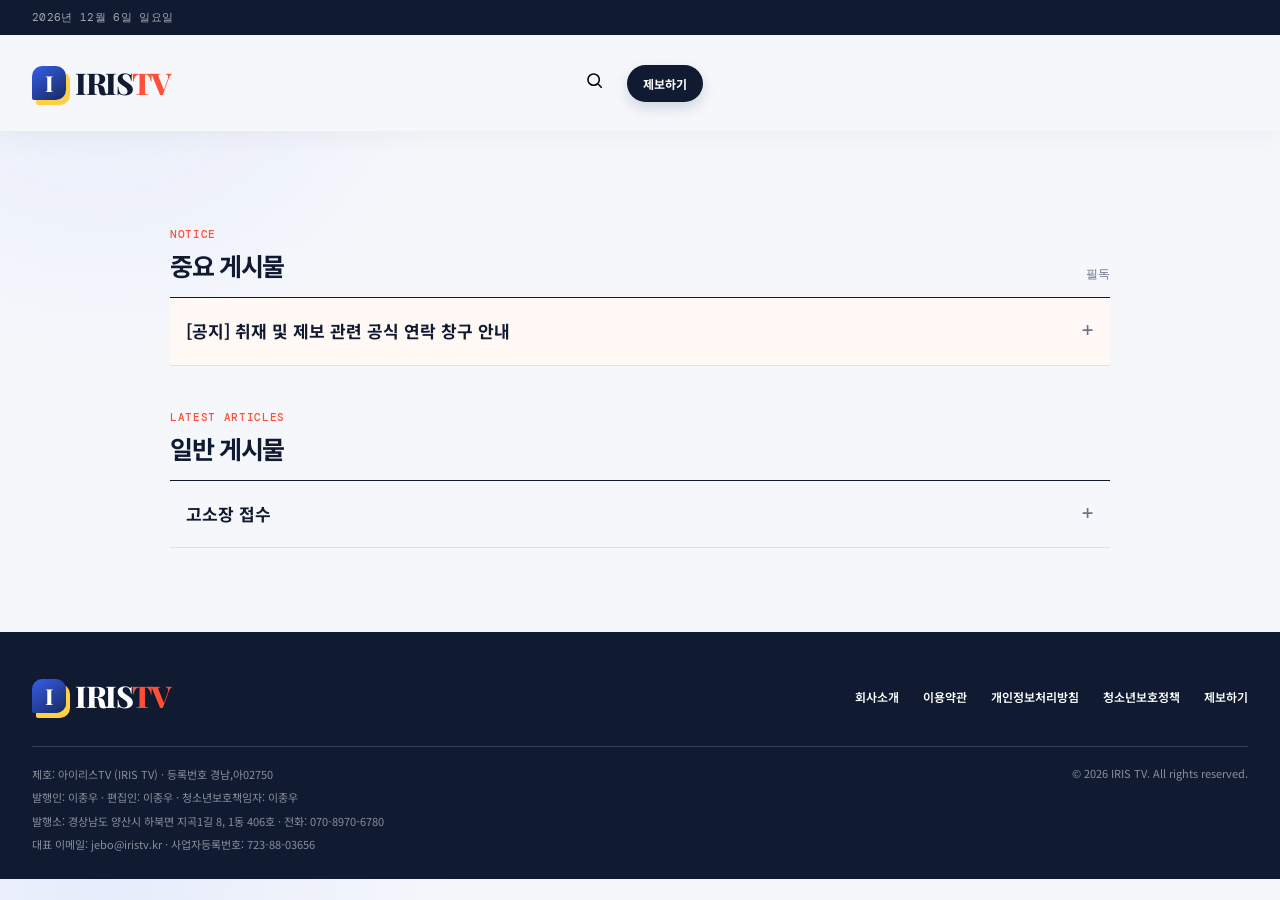
==== index.html @ 8793ae7a "260728 보도자료 배포 및 내용 수정" ====
<!doctype html>
<html lang="ko">
  <head>
    <meta charset="UTF-8" />
    <meta name="viewport" content="width=device-width, initial-scale=1.0" />
    <meta name="description" content="세상을 보는 새로운 시선, 아이리스TV" />
    <meta property="og:title" content="아이리스TV | 세상을 보는 새로운 시선" />
    <meta property="og:description" content="아이리스TV의 주요 뉴스와 영상을 확인하세요." />
    <meta property="og:type" content="website" />
    <title>아이리스TV | 세상을 보는 새로운 시선</title>
    <link rel="preconnect" href="https://fonts.googleapis.com" />
    <link rel="preconnect" href="https://fonts.gstatic.com" crossorigin />
    <link href="https://fonts.googleapis.com/css2?family=DM+Mono:wght@400;500&family=Noto+Sans+KR:wght@400;500;600;700;800&family=Playfair+Display:wght@700;800&display=swap" rel="stylesheet" />
    <link rel="stylesheet" href="styles.css" />
  </head>
  <body>
    <a class="skip-link" href="#main-content">본문으로 건너뛰기</a>
    <div class="topline">
      <div class="shell topline__inner">
        <p id="today"></p>
        <p></p>
      </div>
    </div>

    <header class="site-header">
      <div class="shell header__inner">
        <button class="menu-button" type="button" aria-label="메뉴 열기" aria-expanded="false" aria-controls="main-nav">
          <span></span><span></span><span></span>
        </button>
        <a class="brand" href="#top" aria-label="아이리스TV 홈">
          <span class="brand__mark">I</span>
          <span>IRIS<span>TV</span></span>
        </a>
        <div class="header-actions">
          <button class="icon-button" type="button" aria-label="검색 열기" data-search-toggle>
            <svg viewBox="0 0 24 24" aria-hidden="true"><circle cx="11" cy="11" r="6.5"></circle><path d="m16 16 4.25 4.25"></path></svg>
          </button>
          <a class="tip-link" href="mailto:jebo@irislab.co.kr">제보하기</a>
        </div>
      </div>
   
      <form class="search-panel shell" role="search" data-search-form>
        <label for="site-search">기사 검색</label>
        <input id="site-search" type="search" placeholder="검색어를 입력하세요" autocomplete="off" />
        <button type="submit">검색</button>
      </form>
    </header>

    <main id="main-content" class="board-main">
      <section class="shell news-board" id="top" aria-labelledby="board-title">
        <section class="board-section" aria-labelledby="notice-title">
          <div class="board-section__heading">
            <div>
              <p class="eyebrow">NOTICE</p>
              <h2 id="notice-title">중요 게시물</h2>
            </div>
            <span>필독</span>
          </div>
          <ul class="board-list board-list--notice">
            <li>
              <details>
                <summary>[공지] 취재 및 제보 관련 공식 연락 창구 안내</summary>
                <article>
                  <p class="board-meta">공지 · 아이리스TV <time datetime="2026-07-28">2026.07.28</time></p>
                  <p>안녕하십니까, 아이리스TV입니다.</p>
                  <p>현재 당사의 업무 일정 및 운영 방침상, 모든 인터뷰 요청, 취재 문의, 각종 제보는 아래의 공식 이메일을 통해서만 접수받고 있습니다.</p>
                  <p>취재진 및 관계자 여러분께서는 원활한 업무 처리를 위해 다음 공지 사항을 반드시 확인해 주시기 바랍니다.</p>
                  <h3>공식 접수 창구 및 회신 안내</h3>
                  <p>이메일: <a href="mailto:jebo@iristv.kr">jebo@iristv.kr</a></p>
                  <p>모든 질의서 및 제보 내용은 상기 이메일로만 접수받습니다.</p>
                  <p>접수된 내용 중 당사가 필요하다고 판단하는 경우에 한해 개별 회신을 드리며, 모든 접수 건에 대해 별도의 답변이나 확인을 드리지 않는 점 양해 바랍니다. (답변 요구 및 독촉 회신 불가)</p>
                  <h3>기타 소통 수단 일절 불가</h3>
                  <p>이메일 외의 모든 수단(대면 인터뷰, 전화, 메시지 등)을 통한 취재 요청 및 질의는 일절 수신하거나 응대하지 않습니다.</p>
                  <h3>무단 방문 및 개별 접촉 시 법적 조치 안내</h3>
                  <p>법인 등기부 및 홈페이지 등에 명시된 사업장 주소지 무단 방문, 또는 임직원의 성명·개인 연락처를 통한 개별 접촉 시도는 엄격히 금지됩니다.</p>
                  <p>사전 협의 없는 주소지 방문이나 개인적 접촉 시도가 발생할 경우, 업무 방해 및 사생활 침해 등으로 간주하여 예고 없이 즉각적인 법적 조치를 취할 것임을 명확히 밝힙니다.</p>
                  <p>감사합니다.</p>
                </article>
              </details>
            </li>
          </ul>
        </section>

        <section class="board-section" aria-labelledby="article-title">
          <div class="board-section__heading">
            <div>
              <p class="eyebrow">LATEST ARTICLES</p>
              <h2 id="article-title">일반 게시물</h2>
            </div>

          </div>
          <ul class="board-list">
            <li>
              <details>
                <summary>고소장 접수</summary>
                <article>
                  <p class="board-meta">보도자료 / Iris / <time datetime="2026-07-28">2026.07.28</time></p>
                  <p>[즉시 배포 가능]</p>
                  <p>배포일자: 2026. 07. 28</p>
                  <h3>[제목]</h3>
                  <p>고소장 접수</p>
                  <h3>[본문]</h3>
                  <p>아이리스TV의 발행인 이종우는 2026년 7월 28일 13시 23분에 개인정보보호법 위반 등으로 인해 서울중앙지방검찰청에 고소장을 접수하였습니다.</p>
                </article>
              </details>
            </li>
          </ul>
        </section>
      </section>
    </main>

    <footer class="site-footer" id="opinion">
      <div class="shell footer__top">
        <a class="brand brand--footer" href="#top"><span class="brand__mark">I</span><span>IRIS<span>TV</span></span></a>
        <div class="footer-links">
          <a href="https://irislab.co.kr">회사소개</a><a href="terms.html">이용약관</a><a href="privacy.html">개인정보처리방침</a><a href="youth-protection.html">청소년보호정책</a><a href="mailto:jebo@irislab.co.kr">제보하기</a>
        </div>
      </div>
      <div class="shell footer__bottom">
        <div class="footer__details">
          <p>제호: 아이리스TV (IRIS TV) · 등록번호 경남,아02750</p>
          <p>발행인: 이종우 · 편집인: 이종우 · 청소년보호책임자: 이종우</p>
          <p>발행소: 경상남도 양산시 하북면 지곡1길 8, 1동 406호 · 전화: 070-8970-6780</p>
          <p>대표 이메일: jebo@iristv.kr · 사업자등록번호: 723-88-03656</p>
        </div>
        <p>© <span id="year"></span> IRIS TV. All rights reserved.</p>
      </div>
    </footer>
    <script src="app.js"></script>
  </body>
</html>
---- styles.css ----
:root {
  --ink: #18181a;
  --muted: #6d6d72;
  --line: #dededb;
  --paper: #f8f7f3;
  --accent: #e9472b;
  --blue: #b7d3db;
  --shell: min(1180px, calc(100% - 48px));
}

* { box-sizing: border-box; }
html { scroll-behavior: smooth; }
body { margin: 0; color: var(--ink); background: var(--paper); font-family: "Noto Sans KR", sans-serif; }
a { color: inherit; text-decoration: none; }
button, input { font: inherit; }
.shell { width: var(--shell); margin: 0 auto; }
.skip-link { position: fixed; left: 16px; top: -64px; z-index: 10; padding: 10px 14px; background: var(--ink); color: white; transition: top .2s; }
.skip-link:focus { top: 16px; }
.topline { border-bottom: 1px solid var(--line); color: var(--muted); font-family: "DM Mono", monospace; font-size: 11px; letter-spacing: .03em; }
.topline__inner { height: 35px; display: flex; align-items: center; justify-content: space-between; }
.topline p { margin: 0; }
.site-header { background: var(--paper); position: sticky; top: 0; z-index: 5; }
.header__inner { min-height: 104px; display: grid; grid-template-columns: 1fr auto 1fr; align-items: center; }
.brand { display: inline-flex; align-items: center; gap: 9px; font: 800 26px/1 "Playfair Display", serif; letter-spacing: -.05em; }
.brand > span:last-child span { color: var(--accent); }
.brand__mark { width: 30px; height: 30px; display: inline-grid; place-items: center; color: white; background: var(--ink); font: 800 22px/1 "Playfair Display", serif; }
.menu-button { display: none; border: 0; background: transparent; padding: 8px 0; width: 28px; cursor: pointer; }
.menu-button span { display: block; height: 2px; margin: 5px 0; background: var(--ink); }
.header-actions { justify-self: end; display: flex; align-items: center; gap: 16px; }
.icon-button { border: 0; padding: 6px; background: transparent; cursor: pointer; }
.icon-button svg { width: 21px; fill: none; stroke: currentColor; stroke-width: 1.8; }
.tip-link { border: 1px solid var(--ink); padding: 8px 13px; font-size: 12px; font-weight: 700; }
.main-nav { border-top: 1px solid var(--line); border-bottom: 1px solid var(--line); }
.main-nav .shell { height: 49px; display: flex; align-items: center; gap: clamp(17px, 2.5vw, 39px); overflow-x: auto; }
.main-nav a { flex: 0 0 auto; font-size: 14px; font-weight: 600; }
.main-nav a.active { color: var(--accent); }
.search-panel { display: none; align-items: center; gap: 12px; padding: 13px 0; }
.search-panel.is-open { display: flex; }
.search-panel label { font-size: 13px; font-weight: 700; white-space: nowrap; }
.search-panel input { width: 100%; border: 1px solid var(--line); padding: 10px; background: white; }
.search-panel button { border: 0; padding: 11px 17px; background: var(--ink); color: white; cursor: pointer; }
.breaking { display: flex; gap: 18px; align-items: center; min-height: 52px; border-bottom: 1px solid var(--line); font-size: 13px; overflow: hidden; }
.breaking__label { flex: 0 0 auto; color: var(--accent); font: 500 11px "DM Mono", monospace; }
.breaking p { flex: 1; margin: 0; white-space: nowrap; overflow: hidden; text-overflow: ellipsis; }
.breaking time { color: var(--muted); font: 11px "DM Mono", monospace; white-space: nowrap; }
.lead-grid { display: grid; grid-template-columns: minmax(0, 2fr) minmax(315px, 1fr); gap: 38px; padding: 52px 0 76px; }
.lead-story { display: grid; grid-template-columns: 1.18fr 1fr; gap: 28px; }
.article-visual { position: relative; overflow: hidden; min-height: 170px; color: rgba(255,255,255,.92); }
.article-visual::after { content: ""; position: absolute; inset: 0; background: linear-gradient(135deg, rgba(0,0,0,.1), rgba(0,0,0,.35)); }
.article-visual span { position: absolute; z-index: 1; left: 24px; bottom: 20px; font: 800 clamp(25px, 4vw, 48px)/.85 "Playfair Display", serif; letter-spacing: -.08em; }
.article-visual--lead { min-height: 395px; background: linear-gradient(125deg, #b8aa90 0 27%, #6c8b98 27% 48%, #d8c2a3 48% 63%, #4d5960 63%); }
.article-visual--lead::before { content: ""; position: absolute; width: 68%; aspect-ratio: 1; right: -10%; top: 14%; border-radius: 50%; background: rgba(255,242,213,.58); box-shadow: -140px 130px 0 -30px rgba(22,42,51,.5); }
.eyebrow { margin: 0 0 12px; color: var(--accent); font: 500 11px "DM Mono", monospace; letter-spacing: .06em; }
.eyebrow time { color: var(--muted); margin-left: 7px; }
.lead-story__copy { align-self: center; }
h1, h2, h3 { margin: 0; letter-spacing: -.055em; }
h1 { font-size: clamp(27px, 3vw, 43px); line-height: 1.27; }
.lead-story__copy > p:not(.eyebrow), .feature-card > p:not(.eyebrow) { color: var(--muted); font-size: 14px; line-height: 1.75; }
.text-link { display: inline-flex; gap: 10px; align-items: center; margin-top: 12px; font-size: 13px; font-weight: 700; }
.text-link span, .wide-banner a span { font-size: 20px; line-height: .6; transition: transform .2s; }
.text-link:hover span, .wide-banner a:hover span { transform: translateX(4px); }
.headline-list { border-top: 2px solid var(--ink); }
.section-heading { display: flex; justify-content: space-between; align-items: center; }
.headline-list .section-heading { padding: 16px 0; border-bottom: 1px solid var(--line); }
.section-heading > span { color: var(--muted); font: 11px "DM Mono", monospace; }
.headline-list ol { list-style: none; margin: 0; padding: 0; }
.headline-list li { display: grid; grid-template-columns: 32px 1fr; gap: 12px; padding: 20px 0; border-bottom: 1px solid var(--line); }
.headline-list li span { color: var(--accent); font: 500 12px "DM Mono", monospace; }
.headline-list li a { font-size: 16px; font-weight: 700; line-height: 1.45; }
.news-section { padding: 70px 0; border-top: 1px solid var(--ink); }
.section-heading--large { margin-bottom: 30px; }
.section-heading--large h2 { font-size: 31px; }
.section-heading--large .eyebrow { margin-bottom: 7px; }
.news-grid { display: grid; grid-template-columns: repeat(4, 1fr); gap: 22px; }
.news-card { min-width: 0; }
.card-image { min-height: 176px; margin-bottom: 16px; background: var(--blue); }
.card-image--1 { background: linear-gradient(140deg, #1d3a45 0 40%, #9cc5cf 40% 64%, #d0e0df 64%); }
.card-image--2 { background: linear-gradient(145deg, #d07555 0 35%, #f3d5a5 35% 57%, #2d495d 57%); }
.card-image--3 { background: linear-gradient(35deg, #344f4c 0 45%, #d6c784 45% 66%, #a5b6bd 66%); }
.card-image--4 { background: linear-gradient(130deg, #93636a 0 30%, #d9b5ad 30% 52%, #6f8494 52%); }
.news-card h3 { font-size: 17px; line-height: 1.5; }
.wide-banner { background: var(--ink); color: white; }
.wide-banner__inner { padding: 65px 0; position: relative; overflow: hidden; }
.wide-banner__inner::after { content: "IRIS"; position: absolute; right: -6px; bottom: -43px; color: rgba(255,255,255,.05); font: 800 180px "Playfair Display", serif; letter-spacing: -.1em; }
.wide-banner .eyebrow { color: #ff8a76; }
.wide-banner h2 { font-size: clamp(35px, 5vw, 60px); line-height: 1.16; }
.wide-banner a { display: inline-flex; gap: 10px; align-items: center; margin-top: 25px; padding-bottom: 4px; border-bottom: 1px solid currentColor; font-size: 14px; font-weight: 700; }
.split-content { display: grid; grid-template-columns: 1fr 1fr; gap: 45px; }
.article-visual--tech { min-height: 260px; margin-bottom: 20px; background: linear-gradient(135deg, #013c58, #097996 52%, #9ed4cb); }
.article-visual--tech::before { content: ""; position: absolute; width: 220px; height: 220px; right: 12%; top: 14%; border: 2px solid rgba(255,255,255,.6); border-radius: 50%; box-shadow: 50px 38px 0 -45px #fff, -72px 30px 0 -51px #fff; }
.feature-card h3 { font-size: 25px; line-height: 1.35; }
.compact-list { border-top: 2px solid var(--ink); }
.compact-item { display: grid; grid-template-columns: 1fr 130px; gap: 18px; padding: 18px 0; border-bottom: 1px solid var(--line); }
.compact-item h3 { font-size: 16px; line-height: 1.5; }
.compact-thumb { min-height: 88px; background: #d0c2b1; }
.compact-thumb--a { background: linear-gradient(45deg, #5d5448, #d4ad7e 50%, #b8c9d0 50%); }
.compact-thumb--b { background: linear-gradient(135deg, #d7baa6, #845a5c 55%, #2b5261 55%); }
.compact-thumb--c { background: linear-gradient(45deg, #bec5ad, #475f57 55%, #d3c180 55%); }
.video-grid { display: grid; grid-template-columns: repeat(3, 1fr); gap: 22px; }
.video-card { min-width: 0; }
.video-thumb { position: relative; min-height: 205px; margin-bottom: 15px; background: #4e5964; }
.video-thumb::before { content: ""; position: absolute; inset: 0; background: linear-gradient(135deg, rgba(255,255,255,.15), transparent 55%); }
.video-thumb--1 { background: linear-gradient(135deg, #d88b58, #415d69); }
.video-thumb--2 { background: linear-gradient(135deg, #546d7c, #c1aa91); }
.video-thumb--3 { background: linear-gradient(135deg, #834f54, #e4b696); }
.play { position: absolute; z-index: 1; left: 20px; bottom: 18px; width: 44px; height: 44px; display: grid; place-items: center; border: 1px solid white; border-radius: 50%; color: white; font-size: 15px; }
.video-card h3 { font-size: 18px; line-height: 1.45; }
.site-footer { background: #eae8e2; padding: 47px 0 26px; }
.footer__top { display: flex; justify-content: space-between; align-items: center; padding-bottom: 33px; border-bottom: 1px solid #c8c7c1; }
.footer-links { display: flex; gap: 24px; font-size: 12px; font-weight: 600; }
.footer__bottom { display: flex; justify-content: space-between; gap: 24px; padding-top: 18px; color: var(--muted); font-size: 11px; }
.footer__bottom p { margin: 0; }

@media (max-width: 800px) {
  :root { --shell: min(100% - 32px, 1180px); }
  .topline__inner p:last-child, .tip-link { display: none; }
  .header__inner { min-height: 73px; }
  .menu-button { display: block; }
  .brand { font-size: 23px; }
  .main-nav { display: none; }
  .main-nav.is-open { display: block; }
  .main-nav .shell { height: auto; padding: 13px 0; flex-wrap: wrap; }
  .lead-grid, .lead-story, .split-content { grid-template-columns: 1fr; }
  .lead-grid { gap: 40px; padding: 35px 0 53px; }
  .lead-story { gap: 22px; }
  .article-visual--lead { min-height: 310px; }
  .news-section { padding: 50px 0; }
  .news-grid { grid-template-columns: repeat(2, 1fr); gap: 31px 15px; }
  .card-image { min-height: 125px; }
  .split-content { gap: 30px; }
  .video-grid { grid-template-columns: 1fr; gap: 29px; }
  .video-thumb { min-height: 190px; }
  .footer__top, .footer__bottom { align-items: flex-start; flex-direction: column; }
  .footer-links { flex-wrap: wrap; gap: 14px 20px; }
}

@media (max-width: 430px) {
  .breaking { gap: 11px; }
  .breaking time { display: none; }
  .article-visual--lead { min-height: 245px; }
  .news-grid { grid-template-columns: 1fr; }
  .card-image { min-height: 180px; }
  .section-heading--large h2 { font-size: 27px; }
}

:root {
  --ink: #101b32;
  --muted: #69738a;
  --line: #dce1ea;
  --paper: #f5f7fb;
  --accent: #ff4f36;
  --blue: #d9e5ff;
  --shell: min(1240px, calc(100% - 64px));
}

body {
  background: var(--paper);
  background-image: radial-gradient(circle at 8% 0%, rgba(123, 162, 255, .13), transparent 22rem);
}

.site-header {
  box-shadow: 0 9px 22px rgba(16, 27, 50, .035);
}

.topline {
  background: var(--ink);
  border: 0;
  color: rgba(255, 255, 255, .62);
}

.brand {
  color: var(--ink);
  font-size: 30px;
}

.brand__mark {
  width: 34px;
  height: 34px;
  border-radius: 10px 10px 10px 2px;
  background: linear-gradient(145deg, #365eec, #18295d);
  box-shadow: 4px 5px 0 #ffcf44;
}

.header__inner { min-height: 96px; }
.main-nav { background: #fff; }
.main-nav a { position: relative; font-size: 13px; }
.main-nav a::after {
  content: "";
  position: absolute;
  right: 0;
  bottom: -17px;
  left: 0;
  height: 3px;
  border-radius: 3px;
  background: var(--accent);
  transform: scaleX(0);
  transition: transform .2s ease;
}
.main-nav a:hover::after, .main-nav a.active::after { transform: scaleX(1); }
.tip-link {
  border: 0;
  border-radius: 99px;
  padding: 10px 16px;
  background: var(--ink);
  color: #fff;
  box-shadow: 0 6px 14px rgba(16, 27, 50, .15);
}

.preparation-notice {
  display: flex;
  gap: 14px;
  align-items: baseline;
  margin-top: 22px;
  padding: 14px 18px;
  border: 1px solid #ffd5cf;
  border-radius: 12px;
  background: #fff7f5;
  color: #6d2a20;
  font-size: 13px;
}
.preparation-notice strong { flex: 0 0 auto; color: var(--accent); }
.preparation-notice p { margin: 0; line-height: 1.6; }

.breaking {
  margin-top: 12px;
  min-height: 48px;
  padding: 0 18px;
  border: 1px solid #e3e8f2;
  border-radius: 12px;
  background: #fff;
  box-shadow: 0 8px 20px rgba(22, 42, 85, .035);
}

.breaking__label {
  padding-right: 18px;
  border-right: 1px solid var(--line);
  font-weight: 500;
}

.lead-grid { padding-top: 35px; }
.lead-story {
  gap: 0;
  overflow: hidden;
  border-radius: 22px;
  background: #fff;
  box-shadow: 0 24px 50px rgba(20, 38, 80, .09);
}

.article-visual--lead {
  min-height: 450px;
  background-image: linear-gradient(0deg, rgba(8, 20, 45, .3), rgba(8, 20, 45, .03)), url("https://images.unsplash.com/photo-1529107386315-e1a2ed48a620?auto=format&fit=crop&w=1200&q=85");
  background-size: cover;
  background-position: center;
}

.article-visual--lead::before {
  width: 55%;
  right: -18%;
  top: -16%;
  background: rgba(62, 106, 255, .45);
  box-shadow: -205px 315px 0 -72px rgba(255, 205, 68, .67);
}

.article-visual span {
  left: 28px;
  bottom: 26px;
  padding: 10px 13px;
  border: 1px solid rgba(255,255,255,.65);
  border-radius: 8px;
  background: rgba(9, 23, 50, .52);
  backdrop-filter: blur(9px);
}

.lead-story__copy { padding: 38px; }
h1 { font-size: clamp(31px, 3vw, 46px); }
.lead-story__copy > p:not(.eyebrow) { max-width: 370px; }
.text-link {
  border-bottom: 1px solid var(--ink);
  padding-bottom: 5px;
}

.headline-list {
  padding: 22px;
  border: 0;
  border-radius: 22px;
  background: var(--ink);
  color: #fff;
  box-shadow: 0 24px 50px rgba(20, 38, 80, .1);
}

.headline-list .section-heading { border-color: rgba(255,255,255,.18); }
.headline-list .eyebrow, .headline-list li span { color: #ffcf44; }
.headline-list .section-heading > span { color: rgba(255,255,255,.45); }
.headline-list li { border-color: rgba(255,255,255,.16); }
.headline-list li a { font-size: 17px; }

.news-section { border: 0; }
.section-heading--large { align-items: end; padding-bottom: 18px; border-bottom: 2px solid var(--ink); }
.section-heading--large h2 { font-size: 35px; }
.news-grid { gap: 18px; }
.news-card {
  overflow: hidden;
  border: 1px solid #e6eaf1;
  border-radius: 16px;
  background: #fff;
  box-shadow: 0 7px 22px rgba(22, 42, 85, .04);
  transition: transform .2s ease, box-shadow .2s ease;
}
.news-card:hover { transform: translateY(-5px); box-shadow: 0 16px 28px rgba(22, 42, 85, .13); }
.card-image { min-height: 193px; margin: 0 0 17px; background-size: cover; background-position: center; }
.card-image--1 { background-image: linear-gradient(180deg, transparent, rgba(5, 24, 42, .28)), url("https://images.unsplash.com/photo-1497366754035-f200968a6e72?auto=format&fit=crop&w=700&q=80"); }
.card-image--2 { background-image: linear-gradient(180deg, transparent, rgba(5, 24, 42, .25)), url("https://images.unsplash.com/photo-1500534314209-a25ddb2bd429?auto=format&fit=crop&w=700&q=80"); }
.card-image--3 { background-image: linear-gradient(180deg, transparent, rgba(5, 24, 42, .2)), url("https://images.unsplash.com/photo-1491438590914-bc09fcaaf77a?auto=format&fit=crop&w=700&q=80"); }
.card-image--4 { background-image: linear-gradient(180deg, transparent, rgba(5, 24, 42, .25)), url("https://images.unsplash.com/photo-1556761175-b413da4baf72?auto=format&fit=crop&w=700&q=80"); }
.news-card .eyebrow, .news-card h3 { margin-right: 18px; margin-left: 18px; }
.news-card h3 { min-height: 80px; margin-bottom: 20px; }

.wide-banner {
  position: relative;
  overflow: hidden;
  background: linear-gradient(122deg, #182a61, #214caf 64%, #3767ec);
}
.wide-banner::after {
  content: "";
  position: absolute;
  width: 520px;
  aspect-ratio: 1;
  top: -260px;
  right: 8%;
  border: 46px solid rgba(255, 207, 68, .85);
  border-radius: 50%;
}
.wide-banner__inner { padding: 76px 0; }
.wide-banner__inner::after { color: rgba(255,255,255,.07); }

.split-section { background: #fff; border-radius: 24px; padding: 55px 48px 60px; }
.article-visual--tech {
  min-height: 290px;
  border-radius: 15px;
  background-image: linear-gradient(180deg, transparent, rgba(5, 24, 42, .35)), url("https://images.unsplash.com/photo-1516321318423-f06f85e504b3?auto=format&fit=crop&w=1000&q=80");
  background-size: cover;
  background-position: center;
}
.compact-list { border-top: 0; }
.compact-item { padding: 20px 0; }
.compact-thumb { border-radius: 10px; background-size: cover; background-position: center; }
.compact-thumb--a { background-image: url("https://images.unsplash.com/photo-1521737711867-e3b97375f902?auto=format&fit=crop&w=450&q=80"); }
.compact-thumb--b { background-image: url("https://images.unsplash.com/photo-1518770660439-4636190af475?auto=format&fit=crop&w=450&q=80"); }
.compact-thumb--c { background-image: url("https://images.unsplash.com/photo-1522202176988-66273c2fd55f?auto=format&fit=crop&w=450&q=80"); }

.video-card { overflow: hidden; border-radius: 15px; background: #fff; box-shadow: 0 8px 22px rgba(22, 42, 85, .06); }
.video-thumb { min-height: 230px; margin: 0 0 16px; background-size: cover; background-position: center; }
.video-thumb--1 { background-image: url("https://images.unsplash.com/photo-1492684223066-81342ee5ff30?auto=format&fit=crop&w=700&q=80"); }
.video-thumb--2 { background-image: url("https://images.unsplash.com/photo-1478737270239-2f02b77fc618?auto=format&fit=crop&w=700&q=80"); }
.video-thumb--3 { background-image: url("https://images.unsplash.com/photo-1524178232363-1fb2b075b655?auto=format&fit=crop&w=700&q=80"); }
.video-card .eyebrow, .video-card h3 { margin-right: 18px; margin-left: 18px; }
.video-card h3 { min-height: 60px; margin-bottom: 20px; }
.play { border: 0; background: var(--accent); box-shadow: 0 5px 18px rgba(0,0,0,.24); }

.site-footer { background: var(--ink); color: #fff; }
.brand--footer { color: #fff; }
.footer__top { border-color: rgba(255,255,255,.16); }
.footer__bottom { color: rgba(255,255,255,.5); }
.footer__details { display: grid; gap: 5px; line-height: 1.65; }
.footer__details a { color: rgba(255,255,255,.75); text-decoration: underline; text-underline-offset: 2px; }

.board-main { padding: 52px 0 84px; }
.news-board { max-width: 940px; }
.board-header { padding: 0 0 38px; border-bottom: 3px solid var(--ink); }
.board-header .eyebrow { margin-bottom: 10px; }
.board-header h1 { font-size: clamp(34px, 5vw, 52px); line-height: 1.18; }
.board-header > p:last-child { margin: 14px 0 0; color: var(--muted); font-size: 15px; }
.board-section { margin-top: 44px; }
.board-section__heading { display: flex; align-items: end; justify-content: space-between; padding-bottom: 14px; border-bottom: 1px solid var(--ink); }
.board-section__heading .eyebrow { margin-bottom: 6px; }
.board-section__heading h2 { font-size: 25px; }
.board-section__heading > span { color: var(--muted); font: 500 12px "DM Mono", monospace; }
.board-list { margin: 0; padding: 0; list-style: none; }
.board-list li { border-bottom: 1px solid var(--line); }
.board-list--notice li { background: #fff8f5; }
.board-list details { width: 100%; }
.board-list summary { display: flex; align-items: center; justify-content: space-between; gap: 20px; padding: 21px 16px; cursor: pointer; font-size: 17px; font-weight: 700; line-height: 1.45; list-style: none; }
.board-list summary::-webkit-details-marker { display: none; }
.board-list summary::after { content: "+"; flex: 0 0 auto; color: var(--muted); font: 400 22px/1 "DM Mono", monospace; }
.board-list details[open] summary { color: var(--accent); border-bottom: 1px solid var(--line); }
.board-list details[open] summary::after { content: "−"; }
.board-list article { padding: 20px 16px 23px; background: rgba(255, 255, 255, .66); }
.board-meta { margin: 0 0 10px; color: var(--accent); font: 500 11px "DM Mono", monospace; letter-spacing: .04em; }
.board-meta time { margin-left: 8px; color: var(--muted); }
.board-list article > p:last-child { margin: 0; color: var(--muted); font-size: 14px; line-height: 1.8; }

.policy-page { min-height: 100vh; }
.policy-main { padding: 78px 0; }
.policy-document { max-width: 860px; margin: 0 auto; padding: clamp(28px, 5vw, 58px); border: 1px solid #e1e6ef; border-radius: 22px; background: #fff; box-shadow: 0 20px 46px rgba(20, 38, 80, .08); }
.policy-document h1 { margin-bottom: 12px; font-size: clamp(30px, 4vw, 46px); }
.policy-document .updated-at { margin: 0 0 38px; color: var(--muted); font-size: 13px; }
.policy-document section + section { margin-top: 36px; }
.policy-document h2 { margin-bottom: 14px; font-size: 22px; line-height: 1.4; }
.policy-document p, .policy-document li { color: #455069; font-size: 15px; line-height: 1.85; }
.policy-document p { margin: 0; }
.policy-document ul { margin: 10px 0 0; padding-left: 22px; }
.policy-document a { color: #234fca; text-decoration: underline; text-underline-offset: 3px; }

@media (max-width: 800px) {
  .preparation-notice { align-items: flex-start; flex-direction: column; gap: 5px; }
  .board-main { padding: 36px 0 58px; }
  .board-header { padding-bottom: 29px; }
  .board-section { margin-top: 34px; }
  .board-list summary { padding: 18px 8px; font-size: 16px; }
  .board-list article { padding: 18px 8px 21px; }
  .board-list article > p:last-child { font-size: 13px; }
  .policy-main { padding: 42px 0; }
}

@media (max-width: 800px) {
  :root { --shell: min(100% - 32px, 1240px); }
  .lead-story { border-radius: 17px; }
  .lead-story__copy { padding: 28px 24px 32px; }
  .headline-list { border-radius: 17px; }
  .split-section { padding: 38px 20px 44px; border-radius: 18px; }
  .wide-banner::after { width: 330px; top: -185px; right: -140px; border-width: 32px; }
}
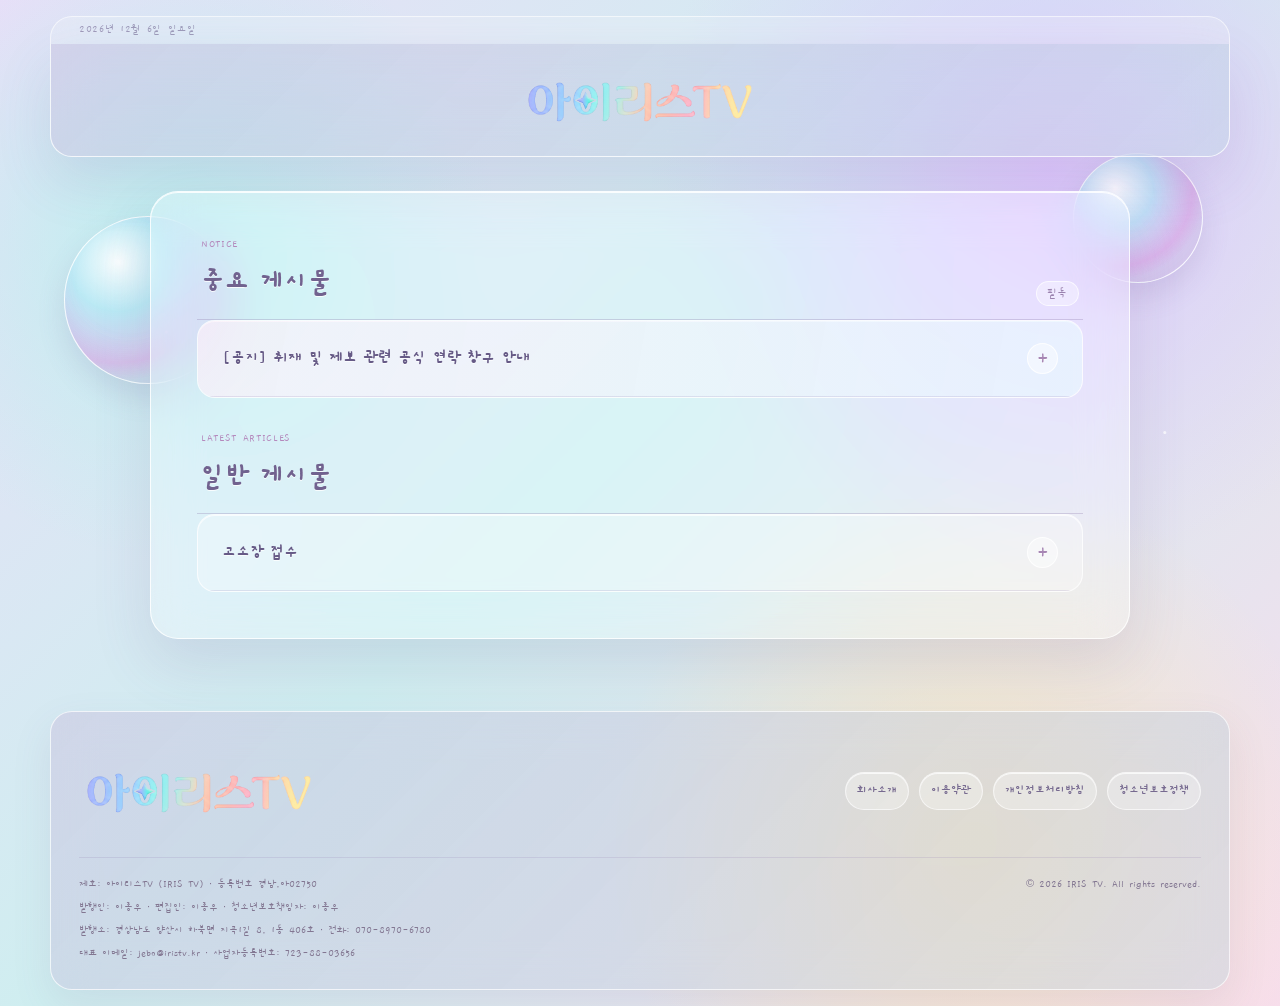
==== commit a5ed7dd1: "디자인 수정" ====
--- a/index.html
+++ b/index.html
@@ -10,7 +10,7 @@
     <title>아이리스TV | 세상을 보는 새로운 시선</title>
     <link rel="preconnect" href="https://fonts.googleapis.com" />
     <link rel="preconnect" href="https://fonts.gstatic.com" crossorigin />
-    <link href="https://fonts.googleapis.com/css2?family=DM+Mono:wght@400;500&family=Noto+Sans+KR:wght@400;500;600;700;800&family=Playfair+Display:wght@700;800&display=swap" rel="stylesheet" />
+    <link href="https://fonts.googleapis.com/css2?family=Gaegu:wght@300;400;700&display=swap" rel="stylesheet" />
     <link rel="stylesheet" href="styles.css" />
   </head>
   <body>
@@ -28,15 +28,9 @@
           <span></span><span></span><span></span>
         </button>
         <a class="brand" href="#top" aria-label="아이리스TV 홈">
-          <span class="brand__mark">I</span>
-          <span>IRIS<span>TV</span></span>
+          <span class="brand__logo"><img src="TV.webp" alt="" /></span>
         </a>
-        <div class="header-actions">
-          <button class="icon-button" type="button" aria-label="검색 열기" data-search-toggle>
-            <svg viewBox="0 0 24 24" aria-hidden="true"><circle cx="11" cy="11" r="6.5"></circle><path d="m16 16 4.25 4.25"></path></svg>
-          </button>
-          <a class="tip-link" href="mailto:jebo@irislab.co.kr">제보하기</a>
-        </div>
+      
       </div>
    
       <form class="search-panel shell" role="search" data-search-form>
@@ -111,10 +105,13 @@
 
     <footer class="site-footer" id="opinion">
       <div class="shell footer__top">
-        <a class="brand brand--footer" href="#top"><span class="brand__mark">I</span><span>IRIS<span>TV</span></span></a>
-        <div class="footer-links">
-          <a href="https://irislab.co.kr">회사소개</a><a href="terms.html">이용약관</a><a href="privacy.html">개인정보처리방침</a><a href="youth-protection.html">청소년보호정책</a><a href="mailto:jebo@irislab.co.kr">제보하기</a>
-        </div>
+        <a class="brand brand--footer" href="#top" aria-label="아이리스TV 홈"><span class="brand__logo"><img src="TV.webp" alt="" /></span></a>
+        <nav class="footer-links" aria-label="푸터 메뉴">
+          <a href="https://irislab.co.kr">회사소개</a>
+          <a href="terms.html">이용약관</a>
+          <a href="privacy.html">개인정보처리방침</a>
+          <a href="youth-protection.html">청소년보호정책</a>
+        </nav>
       </div>
       <div class="shell footer__bottom">
         <div class="footer__details">
--- a/styles.css
+++ b/styles.css
@@ -10,20 +10,20 @@
 
 * { box-sizing: border-box; }
 html { scroll-behavior: smooth; }
-body { margin: 0; color: var(--ink); background: var(--paper); font-family: "Noto Sans KR", sans-serif; }
+body { margin: 0; color: var(--ink); background: var(--paper); font-family: "Gaegu", sans-serif; }
 a { color: inherit; text-decoration: none; }
 button, input { font: inherit; }
 .shell { width: var(--shell); margin: 0 auto; }
 .skip-link { position: fixed; left: 16px; top: -64px; z-index: 10; padding: 10px 14px; background: var(--ink); color: white; transition: top .2s; }
 .skip-link:focus { top: 16px; }
-.topline { border-bottom: 1px solid var(--line); color: var(--muted); font-family: "DM Mono", monospace; font-size: 11px; letter-spacing: .03em; }
+.topline { border-bottom: 1px solid var(--line); color: var(--muted); font-family: "Gaegu", monospace; font-size: 11px; letter-spacing: .03em; }
 .topline__inner { height: 35px; display: flex; align-items: center; justify-content: space-between; }
 .topline p { margin: 0; }
 .site-header { background: var(--paper); position: sticky; top: 0; z-index: 5; }
 .header__inner { min-height: 104px; display: grid; grid-template-columns: 1fr auto 1fr; align-items: center; }
-.brand { display: inline-flex; align-items: center; gap: 9px; font: 800 26px/1 "Playfair Display", serif; letter-spacing: -.05em; }
+.brand { display: inline-flex; align-items: center; gap: 9px; font: 800 26px/1 "Gaegu", serif; letter-spacing: -.05em; }
 .brand > span:last-child span { color: var(--accent); }
-.brand__mark { width: 30px; height: 30px; display: inline-grid; place-items: center; color: white; background: var(--ink); font: 800 22px/1 "Playfair Display", serif; }
+.brand__mark { width: 30px; height: 30px; display: inline-grid; place-items: center; color: white; background: var(--ink); font: 800 22px/1 "Gaegu", serif; }
 .menu-button { display: none; border: 0; background: transparent; padding: 8px 0; width: 28px; cursor: pointer; }
 .menu-button span { display: block; height: 2px; margin: 5px 0; background: var(--ink); }
 .header-actions { justify-self: end; display: flex; align-items: center; gap: 16px; }
@@ -40,17 +40,17 @@
 .search-panel input { width: 100%; border: 1px solid var(--line); padding: 10px; background: white; }
 .search-panel button { border: 0; padding: 11px 17px; background: var(--ink); color: white; cursor: pointer; }
 .breaking { display: flex; gap: 18px; align-items: center; min-height: 52px; border-bottom: 1px solid var(--line); font-size: 13px; overflow: hidden; }
-.breaking__label { flex: 0 0 auto; color: var(--accent); font: 500 11px "DM Mono", monospace; }
+.breaking__label { flex: 0 0 auto; color: var(--accent); font: 500 11px "Gaegu", monospace; }
 .breaking p { flex: 1; margin: 0; white-space: nowrap; overflow: hidden; text-overflow: ellipsis; }
-.breaking time { color: var(--muted); font: 11px "DM Mono", monospace; white-space: nowrap; }
+.breaking time { color: var(--muted); font: 11px "Gaegu", monospace; white-space: nowrap; }
 .lead-grid { display: grid; grid-template-columns: minmax(0, 2fr) minmax(315px, 1fr); gap: 38px; padding: 52px 0 76px; }
 .lead-story { display: grid; grid-template-columns: 1.18fr 1fr; gap: 28px; }
 .article-visual { position: relative; overflow: hidden; min-height: 170px; color: rgba(255,255,255,.92); }
 .article-visual::after { content: ""; position: absolute; inset: 0; background: linear-gradient(135deg, rgba(0,0,0,.1), rgba(0,0,0,.35)); }
-.article-visual span { position: absolute; z-index: 1; left: 24px; bottom: 20px; font: 800 clamp(25px, 4vw, 48px)/.85 "Playfair Display", serif; letter-spacing: -.08em; }
+.article-visual span { position: absolute; z-index: 1; left: 24px; bottom: 20px; font: 800 clamp(25px, 4vw, 48px)/.85 "Gaegu", serif; letter-spacing: -.08em; }
 .article-visual--lead { min-height: 395px; background: linear-gradient(125deg, #b8aa90 0 27%, #6c8b98 27% 48%, #d8c2a3 48% 63%, #4d5960 63%); }
 .article-visual--lead::before { content: ""; position: absolute; width: 68%; aspect-ratio: 1; right: -10%; top: 14%; border-radius: 50%; background: rgba(255,242,213,.58); box-shadow: -140px 130px 0 -30px rgba(22,42,51,.5); }
-.eyebrow { margin: 0 0 12px; color: var(--accent); font: 500 11px "DM Mono", monospace; letter-spacing: .06em; }
+.eyebrow { margin: 0 0 12px; color: var(--accent); font: 500 11px "Gaegu", monospace; letter-spacing: .06em; }
 .eyebrow time { color: var(--muted); margin-left: 7px; }
 .lead-story__copy { align-self: center; }
 h1, h2, h3 { margin: 0; letter-spacing: -.055em; }
@@ -62,10 +62,10 @@
 .headline-list { border-top: 2px solid var(--ink); }
 .section-heading { display: flex; justify-content: space-between; align-items: center; }
 .headline-list .section-heading { padding: 16px 0; border-bottom: 1px solid var(--line); }
-.section-heading > span { color: var(--muted); font: 11px "DM Mono", monospace; }
+.section-heading > span { color: var(--muted); font: 11px "Gaegu", monospace; }
 .headline-list ol { list-style: none; margin: 0; padding: 0; }
 .headline-list li { display: grid; grid-template-columns: 32px 1fr; gap: 12px; padding: 20px 0; border-bottom: 1px solid var(--line); }
-.headline-list li span { color: var(--accent); font: 500 12px "DM Mono", monospace; }
+.headline-list li span { color: var(--accent); font: 500 12px "Gaegu", monospace; }
 .headline-list li a { font-size: 16px; font-weight: 700; line-height: 1.45; }
 .news-section { padding: 70px 0; border-top: 1px solid var(--ink); }
 .section-heading--large { margin-bottom: 30px; }
@@ -81,7 +81,7 @@
 .news-card h3 { font-size: 17px; line-height: 1.5; }
 .wide-banner { background: var(--ink); color: white; }
 .wide-banner__inner { padding: 65px 0; position: relative; overflow: hidden; }
-.wide-banner__inner::after { content: "IRIS"; position: absolute; right: -6px; bottom: -43px; color: rgba(255,255,255,.05); font: 800 180px "Playfair Display", serif; letter-spacing: -.1em; }
+.wide-banner__inner::after { content: "IRIS"; position: absolute; right: -6px; bottom: -43px; color: rgba(255,255,255,.05); font: 800 180px "Gaegu", serif; letter-spacing: -.1em; }
 .wide-banner .eyebrow { color: #ff8a76; }
 .wide-banner h2 { font-size: clamp(35px, 5vw, 60px); line-height: 1.16; }
 .wide-banner a { display: inline-flex; gap: 10px; align-items: center; margin-top: 25px; padding-bottom: 4px; border-bottom: 1px solid currentColor; font-size: 14px; font-weight: 700; }
@@ -374,18 +374,18 @@
 .board-section__heading { display: flex; align-items: end; justify-content: space-between; padding-bottom: 14px; border-bottom: 1px solid var(--ink); }
 .board-section__heading .eyebrow { margin-bottom: 6px; }
 .board-section__heading h2 { font-size: 25px; }
-.board-section__heading > span { color: var(--muted); font: 500 12px "DM Mono", monospace; }
+.board-section__heading > span { color: var(--muted); font: 500 12px "Gaegu", monospace; }
 .board-list { margin: 0; padding: 0; list-style: none; }
 .board-list li { border-bottom: 1px solid var(--line); }
 .board-list--notice li { background: #fff8f5; }
 .board-list details { width: 100%; }
 .board-list summary { display: flex; align-items: center; justify-content: space-between; gap: 20px; padding: 21px 16px; cursor: pointer; font-size: 17px; font-weight: 700; line-height: 1.45; list-style: none; }
 .board-list summary::-webkit-details-marker { display: none; }
-.board-list summary::after { content: "+"; flex: 0 0 auto; color: var(--muted); font: 400 22px/1 "DM Mono", monospace; }
+.board-list summary::after { content: "+"; flex: 0 0 auto; color: var(--muted); font: 400 22px/1 "Gaegu", monospace; }
 .board-list details[open] summary { color: var(--accent); border-bottom: 1px solid var(--line); }
 .board-list details[open] summary::after { content: "−"; }
 .board-list article { padding: 20px 16px 23px; background: rgba(255, 255, 255, .66); }
-.board-meta { margin: 0 0 10px; color: var(--accent); font: 500 11px "DM Mono", monospace; letter-spacing: .04em; }
+.board-meta { margin: 0 0 10px; color: var(--accent); font: 500 11px "Gaegu", monospace; letter-spacing: .04em; }
 .board-meta time { margin-left: 8px; color: var(--muted); }
 .board-list article > p:last-child { margin: 0; color: var(--muted); font-size: 14px; line-height: 1.8; }
 
@@ -420,3 +420,212 @@
   .split-section { padding: 38px 20px 44px; border-radius: 18px; }
   .wide-banner::after { width: 330px; top: -185px; right: -140px; border-width: 32px; }
 }
+
+:root {
+  --ink: #665a86;
+  --muted: #897f9e;
+  --line: rgba(255, 255, 255, .72);
+  --paper: #eee8fb;
+  --accent: #b487c8;
+  --blue: #c8e9f2;
+  --shell: min(1180px, calc(100% - 56px));
+}
+
+body {
+  min-height: 100vh;
+  overflow-x: hidden;
+  background:
+    radial-gradient(circle at 13% 33%, rgba(255, 255, 255, .9) 0 1px, transparent 2px),
+    radial-gradient(circle at 82% 12%, rgba(255, 255, 255, .9) 0 1px, transparent 2px),
+    radial-gradient(circle at 91% 43%, rgba(255, 255, 255, .75) 0 1px, transparent 2px),
+    radial-gradient(circle at 8% 89%, rgba(255, 255, 255, .8) 0 1px, transparent 2px),
+    radial-gradient(circle at 14% 24%, rgba(179, 244, 237, .75), transparent 20rem),
+    radial-gradient(circle at 82% 17%, rgba(224, 193, 255, .8), transparent 25rem),
+    radial-gradient(circle at 76% 84%, rgba(255, 234, 184, .7), transparent 23rem),
+    linear-gradient(135deg, #e9def8 0%, #cfeef0 46%, #f7dded 100%);
+  color: var(--ink);
+}
+
+body::before,
+body::after {
+  position: fixed;
+  z-index: -1;
+  width: clamp(88px, 13vw, 166px);
+  aspect-ratio: 1;
+  border: 1px solid rgba(255, 255, 255, .82);
+  border-radius: 50%;
+  background: radial-gradient(circle at 32% 27%, rgba(255, 255, 255, .9), rgba(178, 231, 246, .65) 30%, rgba(230, 172, 235, .55) 61%, rgba(255, 255, 255, .08) 72%);
+  box-shadow: inset -18px -20px 30px rgba(143, 97, 183, .16), 0 13px 28px rgba(119, 93, 158, .16);
+  content: "";
+}
+
+body::before { top: 24%; left: 5%; }
+body::after { top: 17%; right: 6%; width: clamp(72px, 10vw, 132px); }
+
+.topline {
+  position: relative;
+  z-index: 1;
+  margin: 16px auto 0;
+  width: var(--shell);
+  border: 1px solid rgba(255, 255, 255, .58);
+  border-bottom: 0;
+  border-radius: 22px 22px 0 0;
+  background: rgba(255, 255, 255, .18);
+  color: rgba(102, 90, 134, .55);
+  backdrop-filter: blur(20px);
+}
+
+.topline__inner { height: 27px; }
+.site-header {
+  position: relative;
+  z-index: 1;
+  margin: 0 auto;
+  width: var(--shell);
+  border: 1px solid rgba(255, 255, 255, .78);
+  border-top: 0;
+  border-radius: 0 0 22px 22px;
+  background: linear-gradient(135deg, rgba(202, 192, 222, .5), rgba(189, 210, 222, .44));
+  box-shadow: 0 24px 55px rgba(108, 78, 151, .13);
+  backdrop-filter: blur(22px) saturate(125%);
+}
+
+.header__inner { min-height: 112px; grid-template-columns: 1fr; justify-items: center; }
+.brand { color: #8c7bad; font-size: clamp(30px, 4vw, 42px); text-shadow: 0 2px 10px rgba(255, 255, 255, .72); }
+.brand > span:last-child span { color: #edaeae; }
+.brand__mark {
+  width: 38px;
+  height: 38px;
+  border-radius: 50%;
+  background: linear-gradient(145deg, #c0d8fa, #b99aca);
+  box-shadow: inset 2px 2px 6px rgba(255,255,255,.8), 0 4px 12px rgba(121, 87, 158, .22);
+}
+
+.board-main { position: relative; z-index: 1; padding: 34px 0 72px; }
+.news-board {
+  max-width: 980px;
+  padding: clamp(24px, 4vw, 46px);
+  border: 1px solid rgba(255, 255, 255, .82);
+  border-radius: 28px;
+  background: rgba(255, 255, 255, .29);
+  box-shadow: 0 24px 60px rgba(103, 77, 142, .14), inset 0 1px 0 rgba(255, 255, 255, .85);
+  backdrop-filter: blur(24px) saturate(125%);
+}
+
+.board-section { margin-top: 34px; }
+.board-section:first-child { margin-top: 0; }
+.board-section__heading { padding: 0 4px 13px; border-color: rgba(132, 112, 166, .28); }
+.board-section__heading h2 { color: #71628f; font-size: clamp(23px, 3vw, 29px); text-shadow: 0 1px 0 rgba(255,255,255,.8); }
+.eyebrow, .board-meta { color: #b488bc; letter-spacing: .1em; }
+.board-section__heading > span { padding: 4px 10px; border: 1px solid rgba(255,255,255,.7); border-radius: 999px; background: rgba(255,255,255,.34); color: #9a82ae; }
+.board-list { overflow: hidden; border: 1px solid rgba(255, 255, 255, .72); border-radius: 18px; background: rgba(255, 255, 255, .28); box-shadow: inset 0 1px 0 rgba(255,255,255,.72); }
+.board-list li { border-color: rgba(144, 124, 175, .18); }
+.board-list--notice li { background: linear-gradient(100deg, rgba(255, 237, 248, .52), rgba(225, 246, 255, .5)); }
+.board-list summary { padding: 22px 24px; color: #665a86; font-size: 17px; text-shadow: 0 1px 0 rgba(255,255,255,.75); }
+.board-list summary:hover { background: rgba(255,255,255,.28); }
+.board-list summary::after { display: grid; width: 29px; height: 29px; place-items: center; border: 1px solid rgba(255,255,255,.8); border-radius: 50%; background: rgba(255,255,255,.42); color: #a786b4; }
+.board-list details[open] summary { border-color: rgba(144, 124, 175, .16); color: #9b73aa; }
+.board-list article { padding: 24px; background: rgba(255, 255, 255, .38); }
+.board-list article p, .board-list article h3 { color: #716783; }
+.board-list article > p:last-child { color: #716783; }
+.board-list article a { color: #aa7fb2; text-decoration: underline; text-underline-offset: 3px; }
+
+.site-footer {
+  position: relative;
+  z-index: 1;
+  margin: 0 auto 16px;
+  width: var(--shell);
+  border: 1px solid rgba(255,255,255,.7);
+  border-radius: 22px;
+  background: linear-gradient(135deg, rgba(202, 192, 222, .48), rgba(189, 210, 222, .42));
+  color: #76698f;
+  box-shadow: 0 16px 40px rgba(103, 77, 142, .1);
+  backdrop-filter: blur(20px);
+}
+.brand--footer { color: #8c7bad; }
+.footer__top { border-color: rgba(144, 124, 175, .19); }
+.footer-links { gap: 10px; }
+.footer-links a {
+  padding: 8px 11px;
+  border: 1px solid rgba(255, 255, 255, .62);
+  border-radius: 999px;
+  background: rgba(255, 255, 255, .28);
+  box-shadow: inset 0 1px 0 rgba(255, 255, 255, .74);
+  color: #76698f;
+  transition: background .2s, border-color .2s, box-shadow .2s, transform .2s;
+}
+.footer-links a:hover,
+.footer-links a:focus-visible {
+  border-color: rgba(180, 135, 200, .7);
+  background: rgba(255, 255, 255, .55);
+  box-shadow: 0 5px 13px rgba(130, 99, 166, .14);
+  outline: 0;
+  transform: translateY(-2px);
+}
+.footer__bottom { color: #827691; }
+
+@media (max-width: 800px) {
+  :root { --shell: min(100% - 28px, 1180px); }
+  .topline { margin-top: 10px; }
+  .header__inner { min-height: 88px; }
+  .brand { font-size: 31px; }
+  .news-board { padding: 22px 16px; border-radius: 22px; }
+  .board-list summary { padding: 18px 16px; }
+  .board-list article { padding: 18px 16px; }
+  .site-footer { margin-bottom: 10px; }
+}
+
+.brand {
+  display: inline-flex;
+  padding: 0;
+  background: transparent;
+  box-shadow: none;
+  text-shadow: none;
+}
+
+.brand__logo {
+  display: block;
+  width: clamp(180px, 20vw, 240px);
+  height: clamp(51px, 5.6vw, 65px);
+  overflow: hidden;
+}
+
+.brand__logo img {
+  display: block;
+  width: 100%;
+  height: auto;
+  transform: translateY(-15%);
+}
+
+.brand:focus-visible {
+  outline: 3px solid #8ccff3;
+  outline-offset: 4px;
+}
+
+@media (max-width: 800px) {
+  .brand__logo { width: 174px; height: 49px; }
+}
+
+body {
+  font-family: "Gaegu", sans-serif;
+  line-height: 1.65;
+}
+
+h1, h2, h3,
+.board-list summary,
+.policy-document h2 {
+  font-family: "Gaegu", sans-serif;
+  font-weight: 700;
+  letter-spacing: -.01em;
+}
+
+.topline,
+.eyebrow,
+.board-meta,
+.breaking__label,
+.breaking time,
+.section-heading > span,
+.board-section__heading > span {
+  font-family: "Gaegu", sans-serif;
+  font-weight: 400;
+  letter-spacing: .06em;
+}
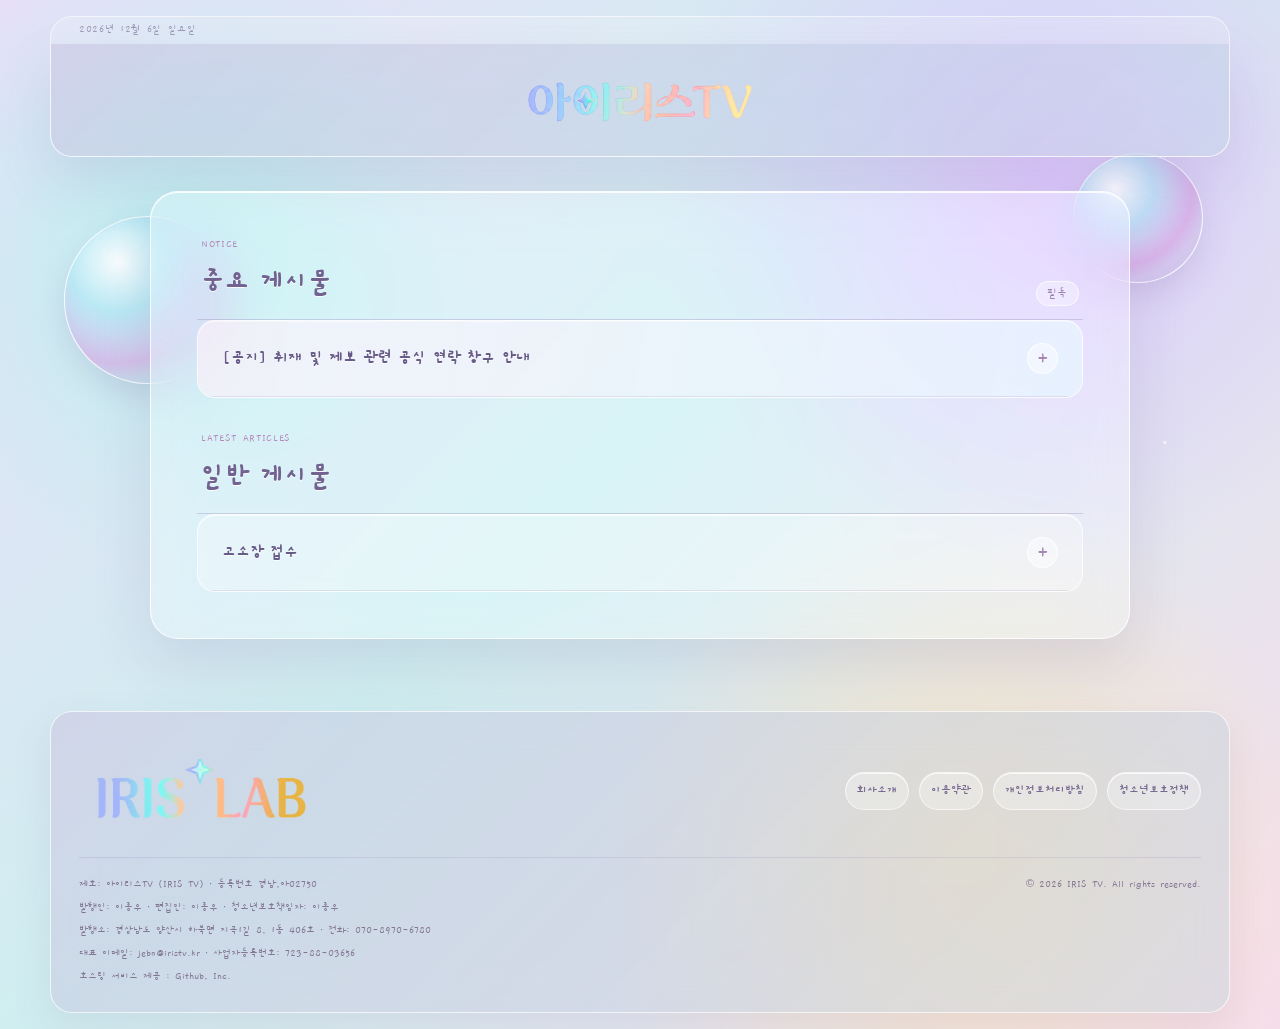
==== commit 39418664: "img change" ====
--- a/index.html
+++ b/index.html
@@ -4,10 +4,20 @@
     <meta charset="UTF-8" />
     <meta name="viewport" content="width=device-width, initial-scale=1.0" />
     <meta name="description" content="세상을 보는 새로운 시선, 아이리스TV" />
-    <meta property="og:title" content="아이리스TV | 세상을 보는 새로운 시선" />
-    <meta property="og:description" content="아이리스TV의 주요 뉴스와 영상을 확인하세요." />
+    <meta property="og:title" content="아이리스TV" />
+    <meta property="og:description" content="이익을 넘어 가치를, 경쟁을 넘어 선순환을 설계합니다." />
     <meta property="og:type" content="website" />
-    <title>아이리스TV | 세상을 보는 새로운 시선</title>
+    <!-- Google tag (gtag.js) -->
+    <script async src="https://www.googletagmanager.com/gtag/js?id=G-77MVC7DR1Q"></script>
+    <script>
+      window.dataLayer = window.dataLayer || [];
+      function gtag() {
+        dataLayer.push(arguments);
+      }
+      gtag('js', new Date());
+      gtag('config', 'G-77MVC7DR1Q');
+    </script>
+    <title>아이리스TV</title>
     <link rel="preconnect" href="https://fonts.googleapis.com" />
     <link rel="preconnect" href="https://fonts.gstatic.com" crossorigin />
     <link href="https://fonts.googleapis.com/css2?family=Gaegu:wght@300;400;700&display=swap" rel="stylesheet" />
@@ -105,7 +115,7 @@
 
     <footer class="site-footer" id="opinion">
       <div class="shell footer__top">
-        <a class="brand brand--footer" href="#top" aria-label="아이리스TV 홈"><span class="brand__logo"><img src="TV.webp" alt="" /></span></a>
+        <a class="brand brand--footer" href="#top" aria-label="아이리스TV 홈"><span class="brand__logo"><img src="irislab_tv_transparent.webp" alt="" /></span></a>
         <nav class="footer-links" aria-label="푸터 메뉴">
           <a href="https://irislab.co.kr">회사소개</a>
           <a href="terms.html">이용약관</a>
@@ -119,6 +129,7 @@
           <p>발행인: 이종우 · 편집인: 이종우 · 청소년보호책임자: 이종우</p>
           <p>발행소: 경상남도 양산시 하북면 지곡1길 8, 1동 406호 · 전화: 070-8970-6780</p>
           <p>대표 이메일: jebo@iristv.kr · 사업자등록번호: 723-88-03656</p>
+          <p>호스팅 서비스 제공 : Github, Inc.</p>
         </div>
         <p>© <span id="year"></span> IRIS TV. All rights reserved.</p>
       </div>
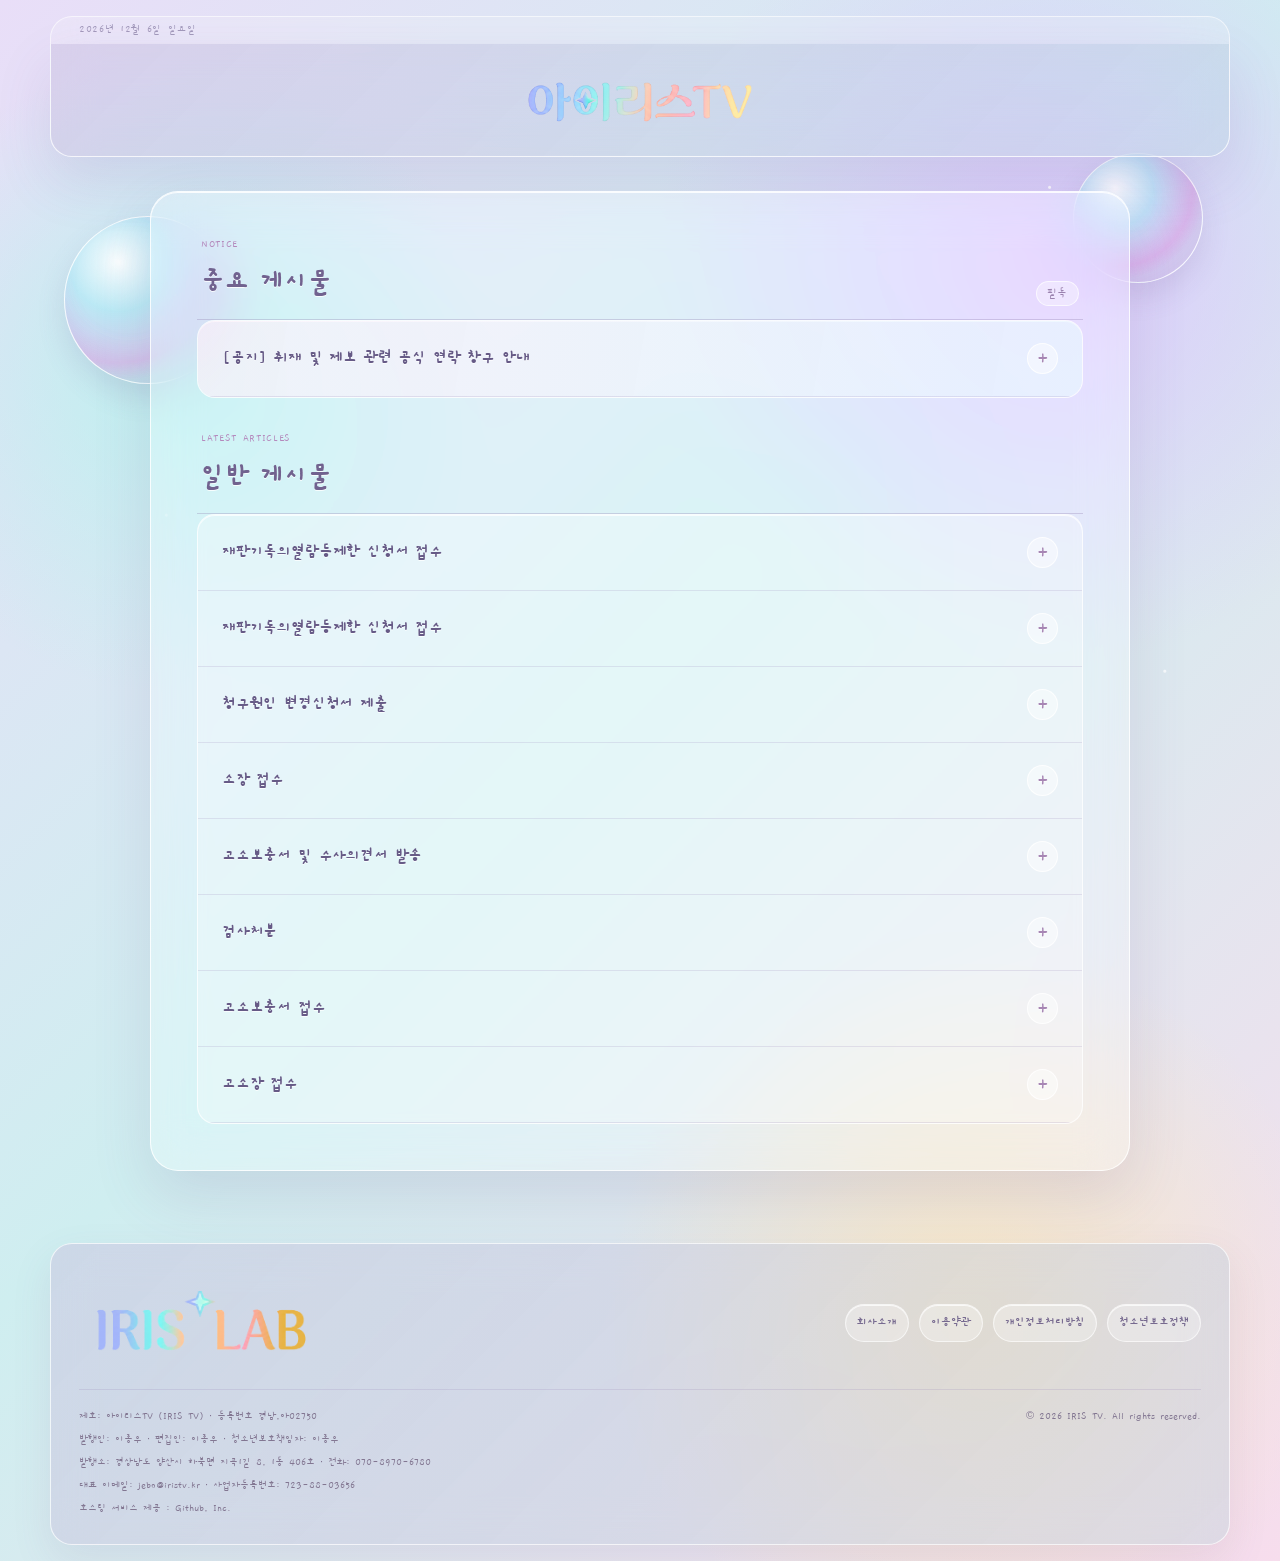
==== commit 2bd0effa: "신규보도자료배포" ====
--- a/index.html
+++ b/index.html
@@ -94,7 +94,108 @@
 
           </div>
           <ul class="board-list">
+
+              <li>
+              <details>
+                <summary>재판기록의열람등제한 신청서 접수</summary>
+                <article>
+                  <p class="board-meta">보도자료 / Iris / <time datetime="2026-07-28">2026.08.09</time></p>
+                  <p>[즉시 배포 가능]</p>
+                  <p>배포일자: 2026. 08. 09</p>
+                  <h3>[제목]</h3>
+                  <p>소장 접수</p>
+                  <h3>[본문]</h3>
+                  <p>아이리스TV의 발행인 이종우는 2026년 8월 9일 서울중앙지방법원에 재판기록의열람등제한 신청서를 접수하였습니다. (원사건번호 : 2026가단62740)</p>
+                </article>
+              </details>
+            </li>
+  <li>
+              <details>
+                <summary>재판기록의열람등제한 신청서 접수</summary>
+                <article>
+                  <p class="board-meta">보도자료 / Iris / <time datetime="2026-07-28">2026.08.09</time></p>
+                  <p>[즉시 배포 가능]</p>
+                  <p>배포일자: 2026. 08. 09</p>
+                  <h3>[제목]</h3>
+                  <p>소장 접수</p>
+                  <h3>[본문]</h3>
+                  <p>아이리스TV의 발행인 이종우는 2026년 8월 7일 서울중앙지방법원에 재판기록의열람등제한 신청서를 접수하였습니다. (원사건번호 : 2026가단62740)</p>
+                </article>
+              </details>
+            </li>
+
+  <li>
+              <details>
+                <summary>청구원인 변경신청서 제출</summary>
+                <article>
+                  <p class="board-meta">보도자료 / Iris / <time datetime="2026-07-28">2026.08.09</time></p>
+                  <p>[즉시 배포 가능]</p>
+                  <p>배포일자: 2026. 08. 09</p>
+                  <h3>[제목]</h3>
+                  <p>소장 접수</p>
+                  <h3>[본문]</h3>
+                  <p>아이리스TV의 발행인 이종우는 2026년 8월 7일 서울중앙지방법원에 청구원인 변경신청서를 제출하였습니다. (사건번호 : 2026가단62740)</p>
+                </article>
+              </details>
+            </li>
+
+                <li>
+              <details>
+                <summary>소장 접수</summary>
+                <article>
+                  <p class="board-meta">보도자료 / Iris / <time datetime="2026-07-28">2026.08.09</time></p>
+                  <p>[즉시 배포 가능]</p>
+                  <p>배포일자: 2026. 08. 09</p>
+                  <h3>[제목]</h3>
+                  <p>소장 접수</p>
+                  <h3>[본문]</h3>
+                  <p>아이리스TV의 발행인 이종우는 2026년 8월 7일 서울중앙지방법원에 소장을 접수하였습니다. (사건번호 : 2026가단62740, 소가 : 금 66,722,365원)</p>
+                </article>
+              </details>
+            </li>
+              <li>
+              <details>
+                <summary>고소보충서 및 수사의견서 발송</summary>
+                <article>
+                  <p class="board-meta">보도자료 / Iris / <time datetime="2026-07-28">2026.08.09</time></p>
+                  <p>[즉시 배포 가능]</p>
+                  <p>배포일자: 2026. 08. 09</p>
+                  <h3>[제목]</h3>
+                  <p>고소보충서 및 수사의견서 발송</p>
+                  <h3>[본문]</h3>
+                  <p>아이리스TV의 발행인 이종우는 서울수서경찰서 수사15팀에 배당된 사건번호 2026-008769에 대한 고소보충서 및 수사의견서를 2026년 8월 7일 서울수서경찰서로 발송하였습니다.</p>
+                </article>
+              </details>
+            </li>
             <li>
+              <details>
+                <summary>검사처분</summary>
+                <article>
+                  <p class="board-meta">보도자료 / Iris / <time datetime="2026-07-28">2026.08.09</time></p>
+                  <p>[즉시 배포 가능]</p>
+                  <p>배포일자: 2026. 08. 09</p>
+                  <h3>[제목]</h3>
+                  <p>검사처분</p>
+                  <h3>[본문]</h3>
+                  <p>2026년 7월 28일 서울중앙지방검찰청에 접수된 사건번호 2026형제42730은 2026년 8월 4일 검사처분(타관이송) 후 서울수서경찰서에 접수되었습니다.</p>
+                </article>
+              </details>
+            </li>
+            <li>
+              <details>
+                <summary>고소보충서 접수</summary>
+                <article>
+                  <p class="board-meta">보도자료 / Iris / <time datetime="2026-07-28">2026.08.09</time></p>
+                  <p>[즉시 배포 가능]</p>
+                  <p>배포일자: 2026. 08. 09</p>
+                  <h3>[제목]</h3>
+                  <p>고소보충서 접수</p>
+                  <h3>[본문]</h3>
+                  <p>아이리스TV의 발행인 이종우는 2026년 8월 3일에 서울중앙지방검찰청 형사제8부에 배당된 사건번호 2026형제42730에 대한 고소보충서를 접수하였습니다.</p>
+                </article>
+              </details>
+            </li>
+              <li>
               <details>
                 <summary>고소장 접수</summary>
                 <article>
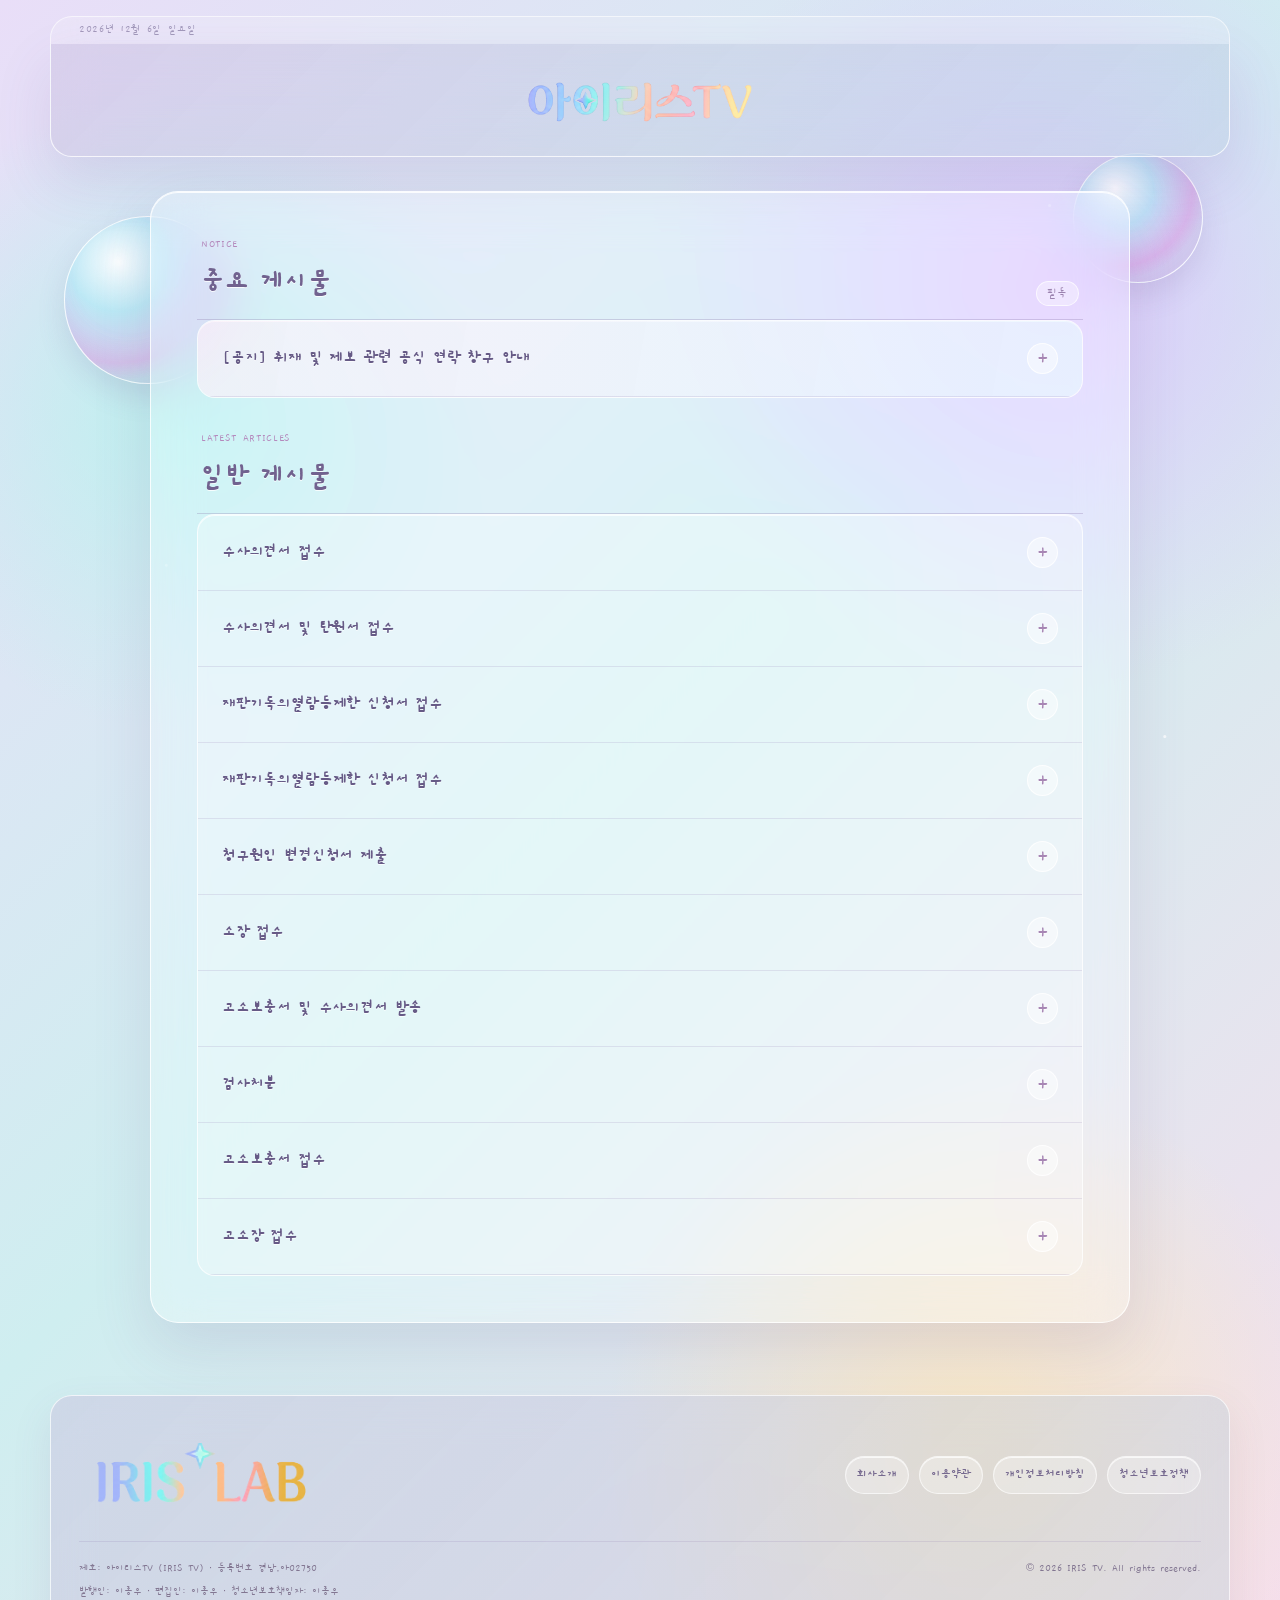
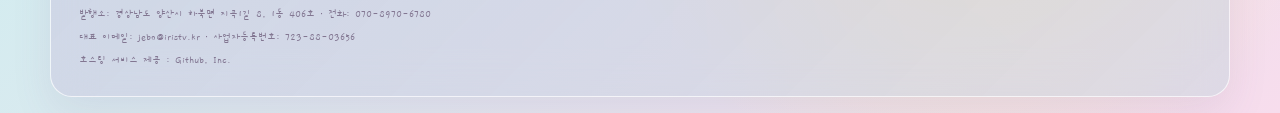
==== commit cbe6fd7f: "신규 보도자료 업로드 및 첨부파일 기능 추가" ====
--- a/index.html
+++ b/index.html
@@ -64,7 +64,7 @@
             <li>
               <details>
                 <summary>[공지] 취재 및 제보 관련 공식 연락 창구 안내</summary>
-                <article>
+                <article data-attachments="">
                   <p class="board-meta">공지 · 아이리스TV <time datetime="2026-07-28">2026.07.28</time></p>
                   <p>안녕하십니까, 아이리스TV입니다.</p>
                   <p>현재 당사의 업무 일정 및 운영 방침상, 모든 인터뷰 요청, 취재 문의, 각종 제보는 아래의 공식 이메일을 통해서만 접수받고 있습니다.</p>
@@ -95,60 +95,94 @@
           </div>
           <ul class="board-list">
 
+                 <li>
+              <details>
+                <summary>수사의견서 접수</summary>
+                <article data-attachments="">
+                  <p class="board-meta">보도자료 / Iris / <time datetime="2026-08-19">2026.08.19</time></p>
+                  <p>[즉시 배포 가능]</p>
+                  <p>배포일자: 2026. 08. 19</p>
+                  <h3>[제목]</h3>
+                  <p>소장 접수</p>
+                  <h3>[본문]</h3>
+                  <p>아이리스TV의 발행인 이종우는 서울수서경찰서 수사15팀에 배당된 사건번호 2026-008769에 대한 수사의견서를 2026년 8월 19일 서울수서경찰서에 접수하였습니다.</p>
+                </article>
+              </details>
+            </li>
+
+              <li>
+              <details>
+                <summary>수사의견서 및 탄원서 접수</summary>
+                <article data-attachments="">
+                  <p class="board-meta">보도자료 / Iris / <time datetime="2026-08-19">2026.08.19</time></p>
+                  <p>[즉시 배포 가능]</p>
+                  <p>배포일자: 2026. 08. 19</p>
+                  <h3>[제목]</h3>
+                  <p>수사의견서 및 탄원서 접수</p>
+                  <h3>[본문]</h3>
+                  <p>아이리스TV의 발행인 이종우는 서울수서경찰서 수사15팀에 배당된 사건번호 2026-008769에 대한 선처 탄원서 , 엄벌 탄원서, 수사의견서를 2026년 8월 15일 서울수서경찰서에 접수하였습니다.</p>
+                </article>
+              </details>
+            </li>
+
+
               <li>
               <details>
                 <summary>재판기록의열람등제한 신청서 접수</summary>
-                <article>
+                <article data-attachments="">
+                  <p class="board-meta">보도자료 / Iris / <time datetime="2026-07-28">2026.08.09</time></p>
+                  <p>[즉시 배포 가능]</p>
+                  <p>배포일자: 2026. 08. 09</p>
+                  <p>수정일자: 2026. 08. 19</p>
+                  <h3>[제목]</h3>
+                  <p>재판기록의열람등제한 신청서 접수</p>
+                  <h3>[본문]</h3>
+                  <p>아이리스TV의 발행인 이종우는 2026년 8월 9일 서울중앙지방법원에 재판기록의열람등제한 신청서를 접수하였습니다. (원사건번호 : 2026가단62740)</p>
+                </article>
+              </details>
+            </li>
+  <li>
+              <details>
+                <summary>재판기록의열람등제한 신청서 접수</summary>
+                <article data-attachments="">
+                  <p class="board-meta">보도자료 / Iris / <time datetime="2026-07-28">2026.08.09</time></p>
+                  <p>[즉시 배포 가능]</p>
+                  <p>배포일자: 2026. 08. 09</p>
+                  <p>수정일자: 2026. 08. 19</p>
+                  <h3>[제목]</h3>
+                  <p>재판기록의열람등제한 신청서 접수</p>
+                  <h3>[본문]</h3>
+                  <p>아이리스TV의 발행인 이종우는 2026년 8월 7일 서울중앙지방법원에 재판기록의열람등제한 신청서를 접수하였습니다. (원사건번호 : 2026가단62740)</p>
+                </article>
+              </details>
+            </li>
+
+  <li>
+              <details>
+                <summary>청구원인 변경신청서 제출</summary>
+                <article data-attachments="">
+                  <p class="board-meta">보도자료 / Iris / <time datetime="2026-07-28">2026.08.09</time></p>
+                  <p>[즉시 배포 가능]</p>
+                  <p>배포일자: 2026. 08. 09</p>
+                  <p>수정일자: 2026. 08. 19</p>
+                  <h3>[제목]</h3>
+                  <p>청구원인 변경신청서 제출</p>
+                  <h3>[본문]</h3>
+                  <p>아이리스TV의 발행인 이종우는 2026년 8월 7일 서울중앙지방법원에 청구원인 변경신청서를 제출하였습니다. (사건번호 : 2026가단62740)</p>
+                </article>
+              </details>
+            </li>
+
+                <li>
+              <details>
+                <summary>소장 접수</summary>
+                <article data-attachments="">
                   <p class="board-meta">보도자료 / Iris / <time datetime="2026-07-28">2026.08.09</time></p>
                   <p>[즉시 배포 가능]</p>
                   <p>배포일자: 2026. 08. 09</p>
                   <h3>[제목]</h3>
                   <p>소장 접수</p>
                   <h3>[본문]</h3>
-                  <p>아이리스TV의 발행인 이종우는 2026년 8월 9일 서울중앙지방법원에 재판기록의열람등제한 신청서를 접수하였습니다. (원사건번호 : 2026가단62740)</p>
-                </article>
-              </details>
-            </li>
-  <li>
-              <details>
-                <summary>재판기록의열람등제한 신청서 접수</summary>
-                <article>
-                  <p class="board-meta">보도자료 / Iris / <time datetime="2026-07-28">2026.08.09</time></p>
-                  <p>[즉시 배포 가능]</p>
-                  <p>배포일자: 2026. 08. 09</p>
-                  <h3>[제목]</h3>
-                  <p>소장 접수</p>
-                  <h3>[본문]</h3>
-                  <p>아이리스TV의 발행인 이종우는 2026년 8월 7일 서울중앙지방법원에 재판기록의열람등제한 신청서를 접수하였습니다. (원사건번호 : 2026가단62740)</p>
-                </article>
-              </details>
-            </li>
-
-  <li>
-              <details>
-                <summary>청구원인 변경신청서 제출</summary>
-                <article>
-                  <p class="board-meta">보도자료 / Iris / <time datetime="2026-07-28">2026.08.09</time></p>
-                  <p>[즉시 배포 가능]</p>
-                  <p>배포일자: 2026. 08. 09</p>
-                  <h3>[제목]</h3>
-                  <p>소장 접수</p>
-                  <h3>[본문]</h3>
-                  <p>아이리스TV의 발행인 이종우는 2026년 8월 7일 서울중앙지방법원에 청구원인 변경신청서를 제출하였습니다. (사건번호 : 2026가단62740)</p>
-                </article>
-              </details>
-            </li>
-
-                <li>
-              <details>
-                <summary>소장 접수</summary>
-                <article>
-                  <p class="board-meta">보도자료 / Iris / <time datetime="2026-07-28">2026.08.09</time></p>
-                  <p>[즉시 배포 가능]</p>
-                  <p>배포일자: 2026. 08. 09</p>
-                  <h3>[제목]</h3>
-                  <p>소장 접수</p>
-                  <h3>[본문]</h3>
                   <p>아이리스TV의 발행인 이종우는 2026년 8월 7일 서울중앙지방법원에 소장을 접수하였습니다. (사건번호 : 2026가단62740, 소가 : 금 66,722,365원)</p>
                 </article>
               </details>
@@ -156,7 +190,7 @@
               <li>
               <details>
                 <summary>고소보충서 및 수사의견서 발송</summary>
-                <article>
+                <article data-attachments="">
                   <p class="board-meta">보도자료 / Iris / <time datetime="2026-07-28">2026.08.09</time></p>
                   <p>[즉시 배포 가능]</p>
                   <p>배포일자: 2026. 08. 09</p>
@@ -170,7 +204,7 @@
             <li>
               <details>
                 <summary>검사처분</summary>
-                <article>
+                <article data-attachments="">
                   <p class="board-meta">보도자료 / Iris / <time datetime="2026-07-28">2026.08.09</time></p>
                   <p>[즉시 배포 가능]</p>
                   <p>배포일자: 2026. 08. 09</p>
@@ -184,7 +218,7 @@
             <li>
               <details>
                 <summary>고소보충서 접수</summary>
-                <article>
+                <article data-attachments="">
                   <p class="board-meta">보도자료 / Iris / <time datetime="2026-07-28">2026.08.09</time></p>
                   <p>[즉시 배포 가능]</p>
                   <p>배포일자: 2026. 08. 09</p>
@@ -198,7 +232,7 @@
               <li>
               <details>
                 <summary>고소장 접수</summary>
-                <article>
+                <article data-attachments="">
                   <p class="board-meta">보도자료 / Iris / <time datetime="2026-07-28">2026.07.28</time></p>
                   <p>[즉시 배포 가능]</p>
                   <p>배포일자: 2026. 07. 28</p>
--- a/styles.css
+++ b/styles.css
@@ -528,6 +528,11 @@
 .board-list article p, .board-list article h3 { color: #716783; }
 .board-list article > p:last-child { color: #716783; }
 .board-list article a { color: #aa7fb2; text-decoration: underline; text-underline-offset: 3px; }
+.attachments { margin-top: 24px; padding-top: 18px; border-top: 1px solid rgba(144, 124, 175, .2); }
+.attachments h4 { margin: 0 0 10px; color: #8c70a3; font-size: 14px; }
+.attachments ul { display: flex; flex-wrap: wrap; gap: 8px; margin: 0; padding: 0; list-style: none; }
+.attachments a { display: inline-flex; align-items: center; min-height: 34px; padding: 6px 12px; border: 1px solid rgba(180, 135, 200, .35); border-radius: 9px; background: rgba(255, 255, 255, .58); font-size: 13px; font-weight: 700; word-break: break-all; }
+.attachments a:hover { background: rgba(255, 255, 255, .9); }
 
 .site-footer {
   position: relative;
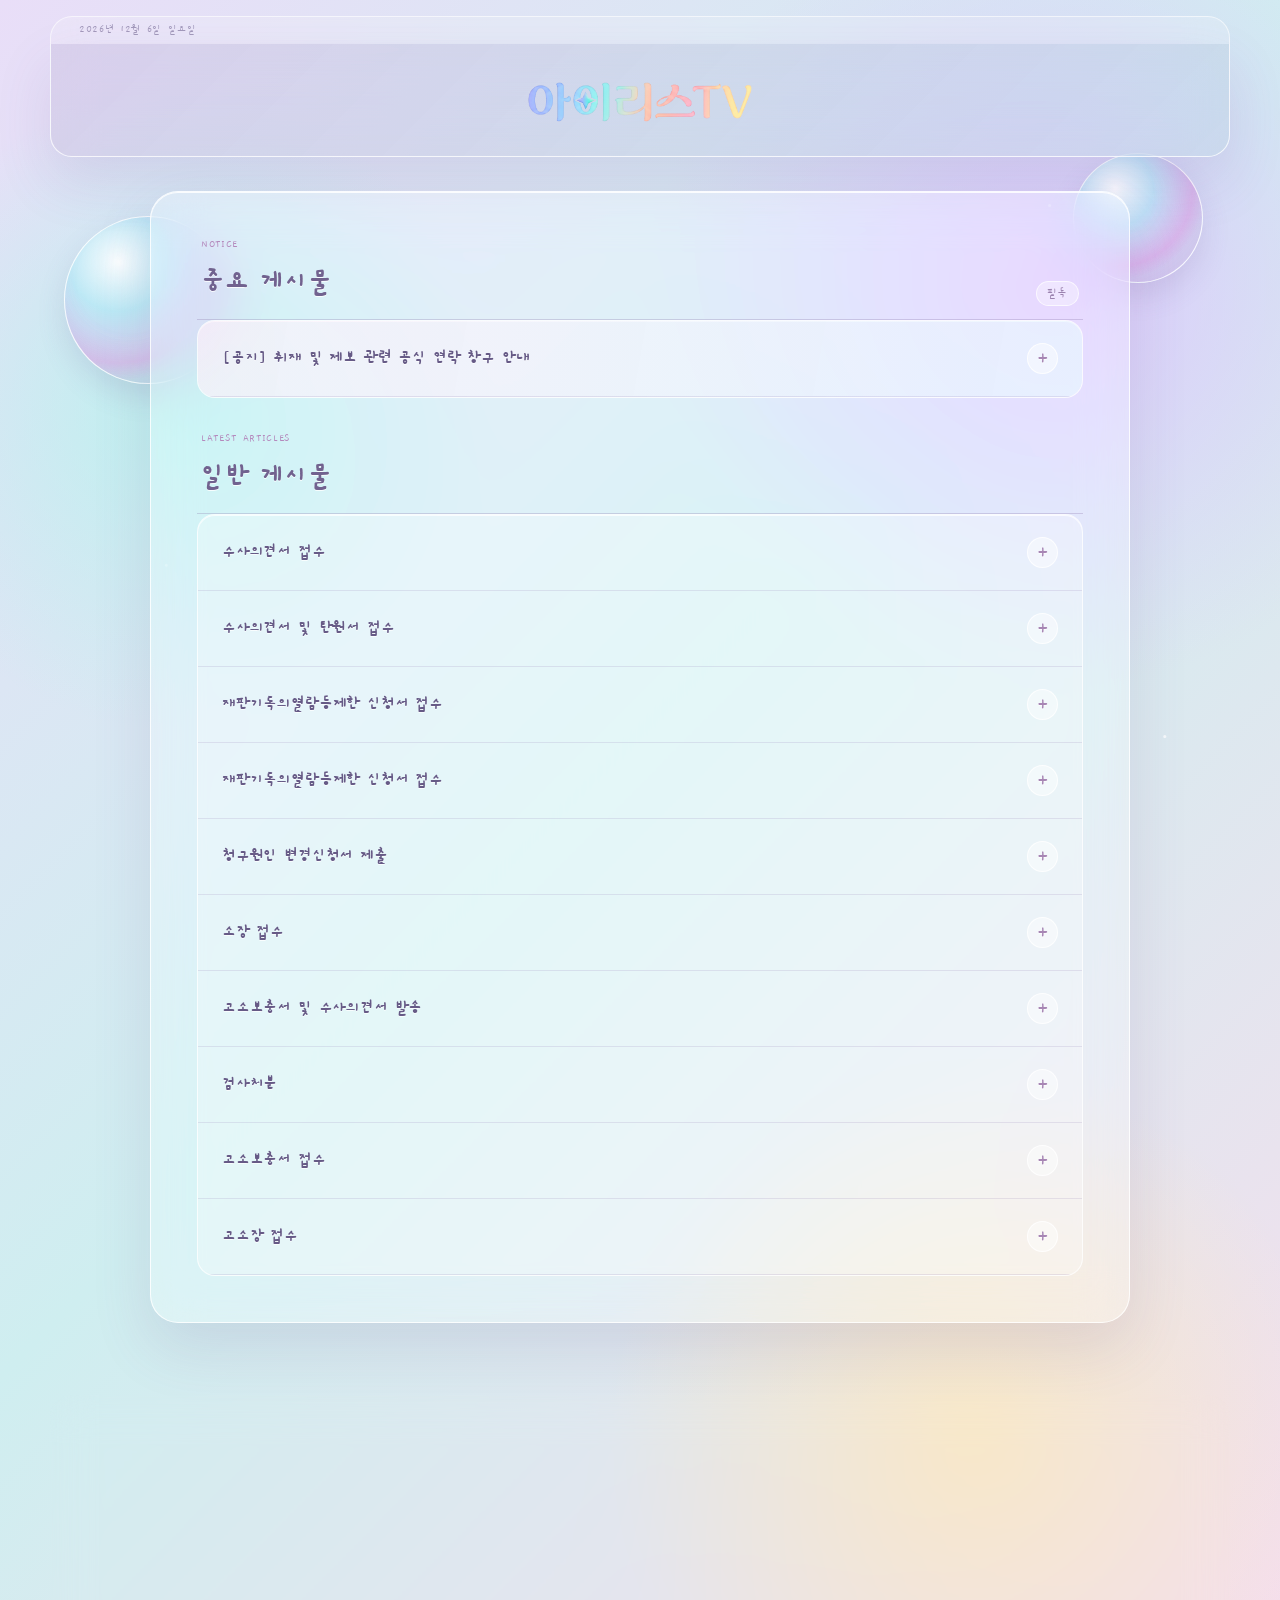
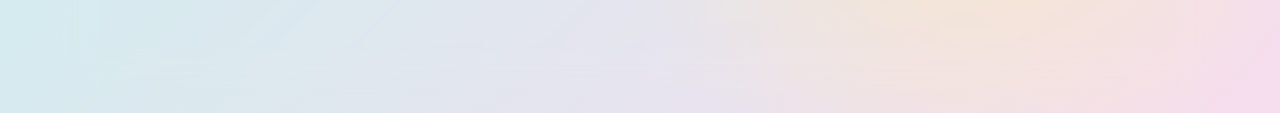
==== commit 2ff29f9f: "보도자료수정:" ====
--- a/index.html
+++ b/index.html
@@ -102,8 +102,9 @@
                   <p class="board-meta">보도자료 / Iris / <time datetime="2026-08-19">2026.08.19</time></p>
                   <p>[즉시 배포 가능]</p>
                   <p>배포일자: 2026. 08. 19</p>
-                  <h3>[제목]</h3>
-                  <p>소장 접수</p>
+                  <p>수정일자: 2026. 08. 19</p>
+                  <h3>[제목]</h3>
+                  <p>수사의견서 접수</p>
                   <h3>[본문]</h3>
                   <p>아이리스TV의 발행인 이종우는 서울수서경찰서 수사15팀에 배당된 사건번호 2026-008769에 대한 수사의견서를 2026년 8월 19일 서울수서경찰서에 접수하였습니다.</p>
                 </article>
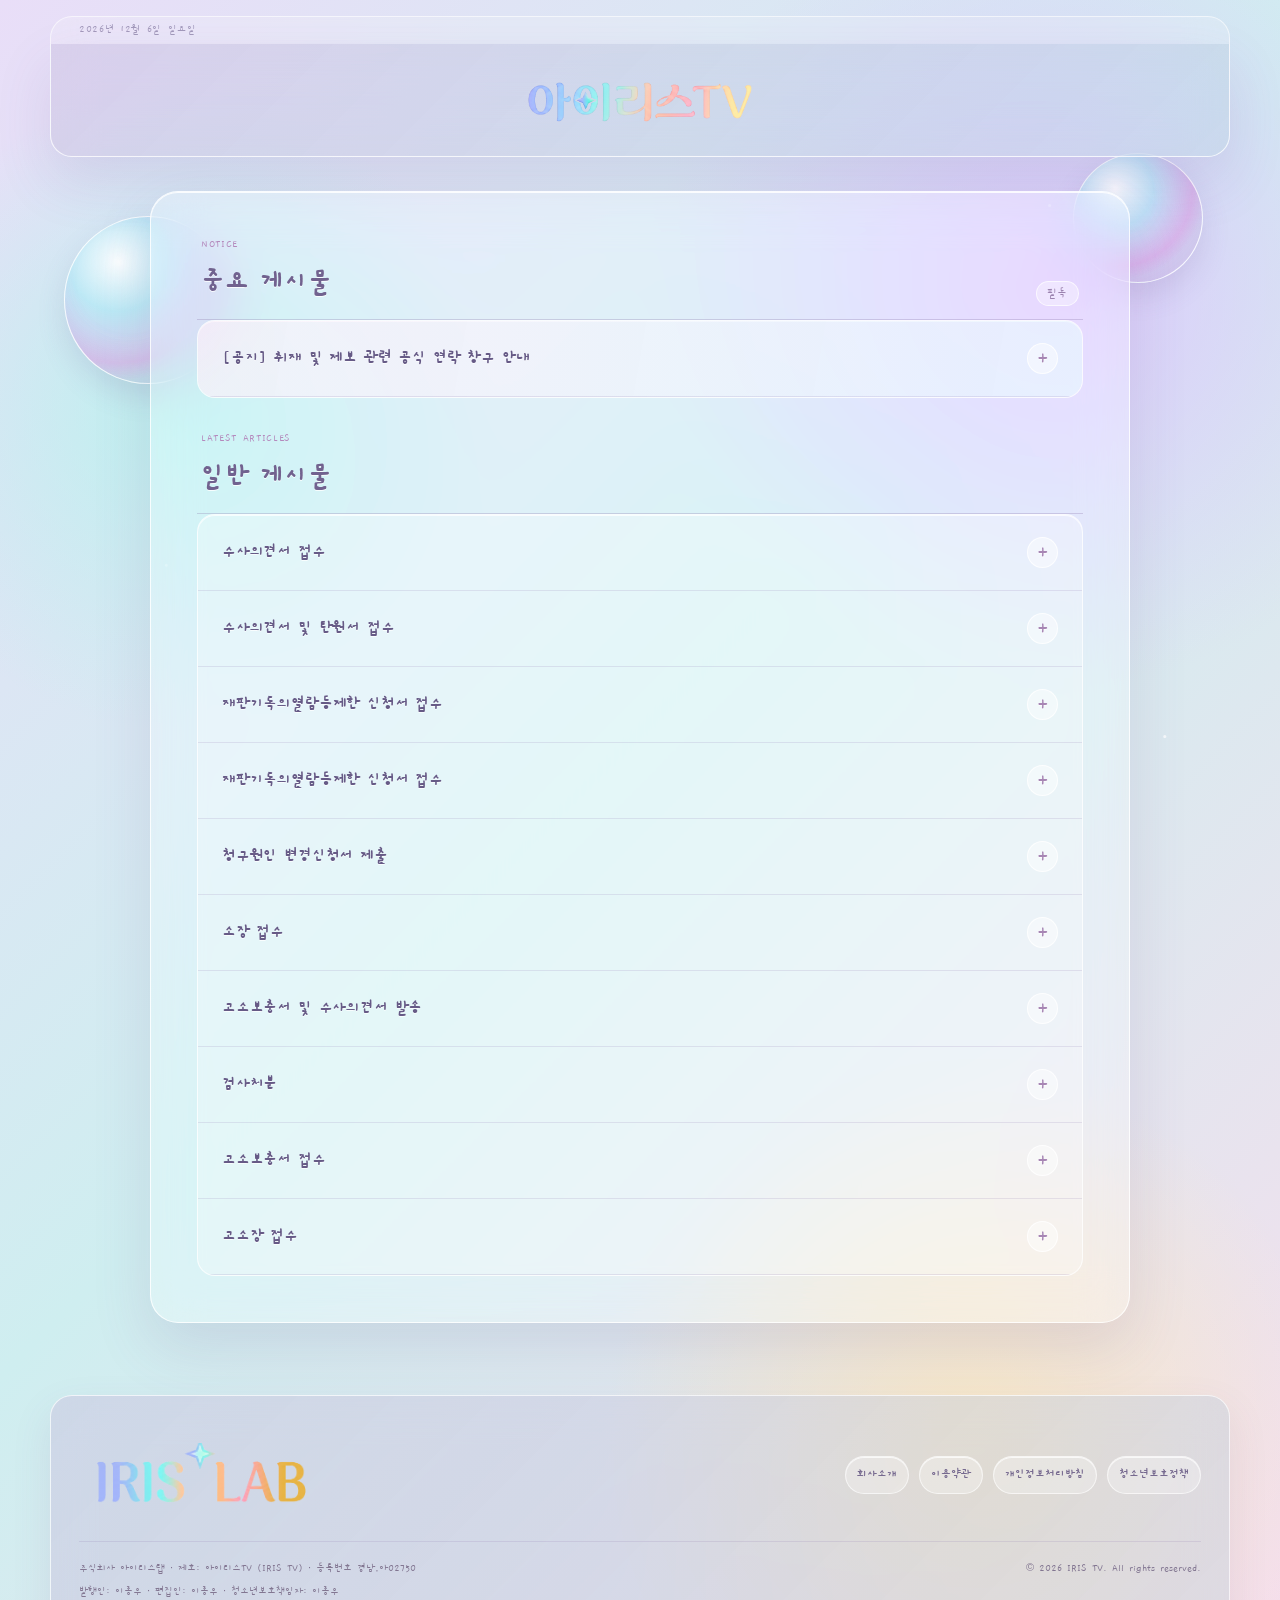
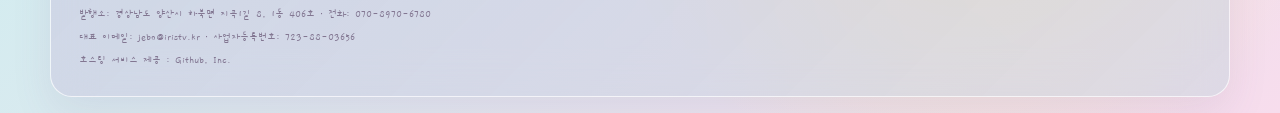
==== commit c264c3d8: "링크기능 및 보도자료 추가/수정" ====
--- a/index.html
+++ b/index.html
@@ -209,10 +209,11 @@
                   <p class="board-meta">보도자료 / Iris / <time datetime="2026-07-28">2026.08.09</time></p>
                   <p>[즉시 배포 가능]</p>
                   <p>배포일자: 2026. 08. 09</p>
+                  <p>수정일자: 2026. 08. 21</p>
                   <h3>[제목]</h3>
                   <p>검사처분</p>
                   <h3>[본문]</h3>
-                  <p>2026년 7월 28일 서울중앙지방검찰청에 접수된 사건번호 2026형제42730은 2026년 8월 4일 검사처분(타관이송) 후 서울수서경찰서에 접수되었습니다.</p>
+                  <p>2026년 7월 28일 서울중앙지방검찰청에 접수된 사건번호 2026형제47230은 2026년 8월 4일 검사처분(타관이송) 후 서울수서경찰서에 접수되었습니다.</p>
                 </article>
               </details>
             </li>
@@ -223,10 +224,11 @@
                   <p class="board-meta">보도자료 / Iris / <time datetime="2026-07-28">2026.08.09</time></p>
                   <p>[즉시 배포 가능]</p>
                   <p>배포일자: 2026. 08. 09</p>
+                  <p>수정일자: 2026. 08. 21</p>
                   <h3>[제목]</h3>
                   <p>고소보충서 접수</p>
                   <h3>[본문]</h3>
-                  <p>아이리스TV의 발행인 이종우는 2026년 8월 3일에 서울중앙지방검찰청 형사제8부에 배당된 사건번호 2026형제42730에 대한 고소보충서를 접수하였습니다.</p>
+                  <p>아이리스TV의 발행인 이종우는 2026년 8월 3일에 서울중앙지방검찰청 형사제8부에 배당된 사건번호 2026형제47230에 대한 고소보충서를 접수하였습니다.</p>
                 </article>
               </details>
             </li>
@@ -261,7 +263,7 @@
       </div>
       <div class="shell footer__bottom">
         <div class="footer__details">
-          <p>제호: 아이리스TV (IRIS TV) · 등록번호 경남,아02750</p>
+          <p>주식회사 아이리스랩 · 제호: 아이리스TV (IRIS TV) · 등록번호 경남,아02750</p>
           <p>발행인: 이종우 · 편집인: 이종우 · 청소년보호책임자: 이종우</p>
           <p>발행소: 경상남도 양산시 하북면 지곡1길 8, 1동 406호 · 전화: 070-8970-6780</p>
           <p>대표 이메일: jebo@iristv.kr · 사업자등록번호: 723-88-03656</p>
--- a/styles.css
+++ b/styles.css
@@ -382,6 +382,10 @@
 .board-list summary { display: flex; align-items: center; justify-content: space-between; gap: 20px; padding: 21px 16px; cursor: pointer; font-size: 17px; font-weight: 700; line-height: 1.45; list-style: none; }
 .board-list summary::-webkit-details-marker { display: none; }
 .board-list summary::after { content: "+"; flex: 0 0 auto; color: var(--muted); font: 400 22px/1 "Gaegu", monospace; }
+.post-permalink { display: flex; flex-wrap: wrap; gap: 6px; align-items: baseline; margin-top: 24px; padding-top: 18px; border-top: 1px solid var(--line); color: var(--muted); font-size: 13px; }
+.post-permalink__address { overflow-wrap: anywhere; color: var(--ink); }
+.post-permalink a { color: var(--muted); text-decoration: underline; text-underline-offset: 3px; }
+.post-permalink a:hover, .post-permalink a:focus-visible { color: var(--accent); }
 .board-list details[open] summary { color: var(--accent); border-bottom: 1px solid var(--line); }
 .board-list details[open] summary::after { content: "−"; }
 .board-list article { padding: 20px 16px 23px; background: rgba(255, 255, 255, .66); }
